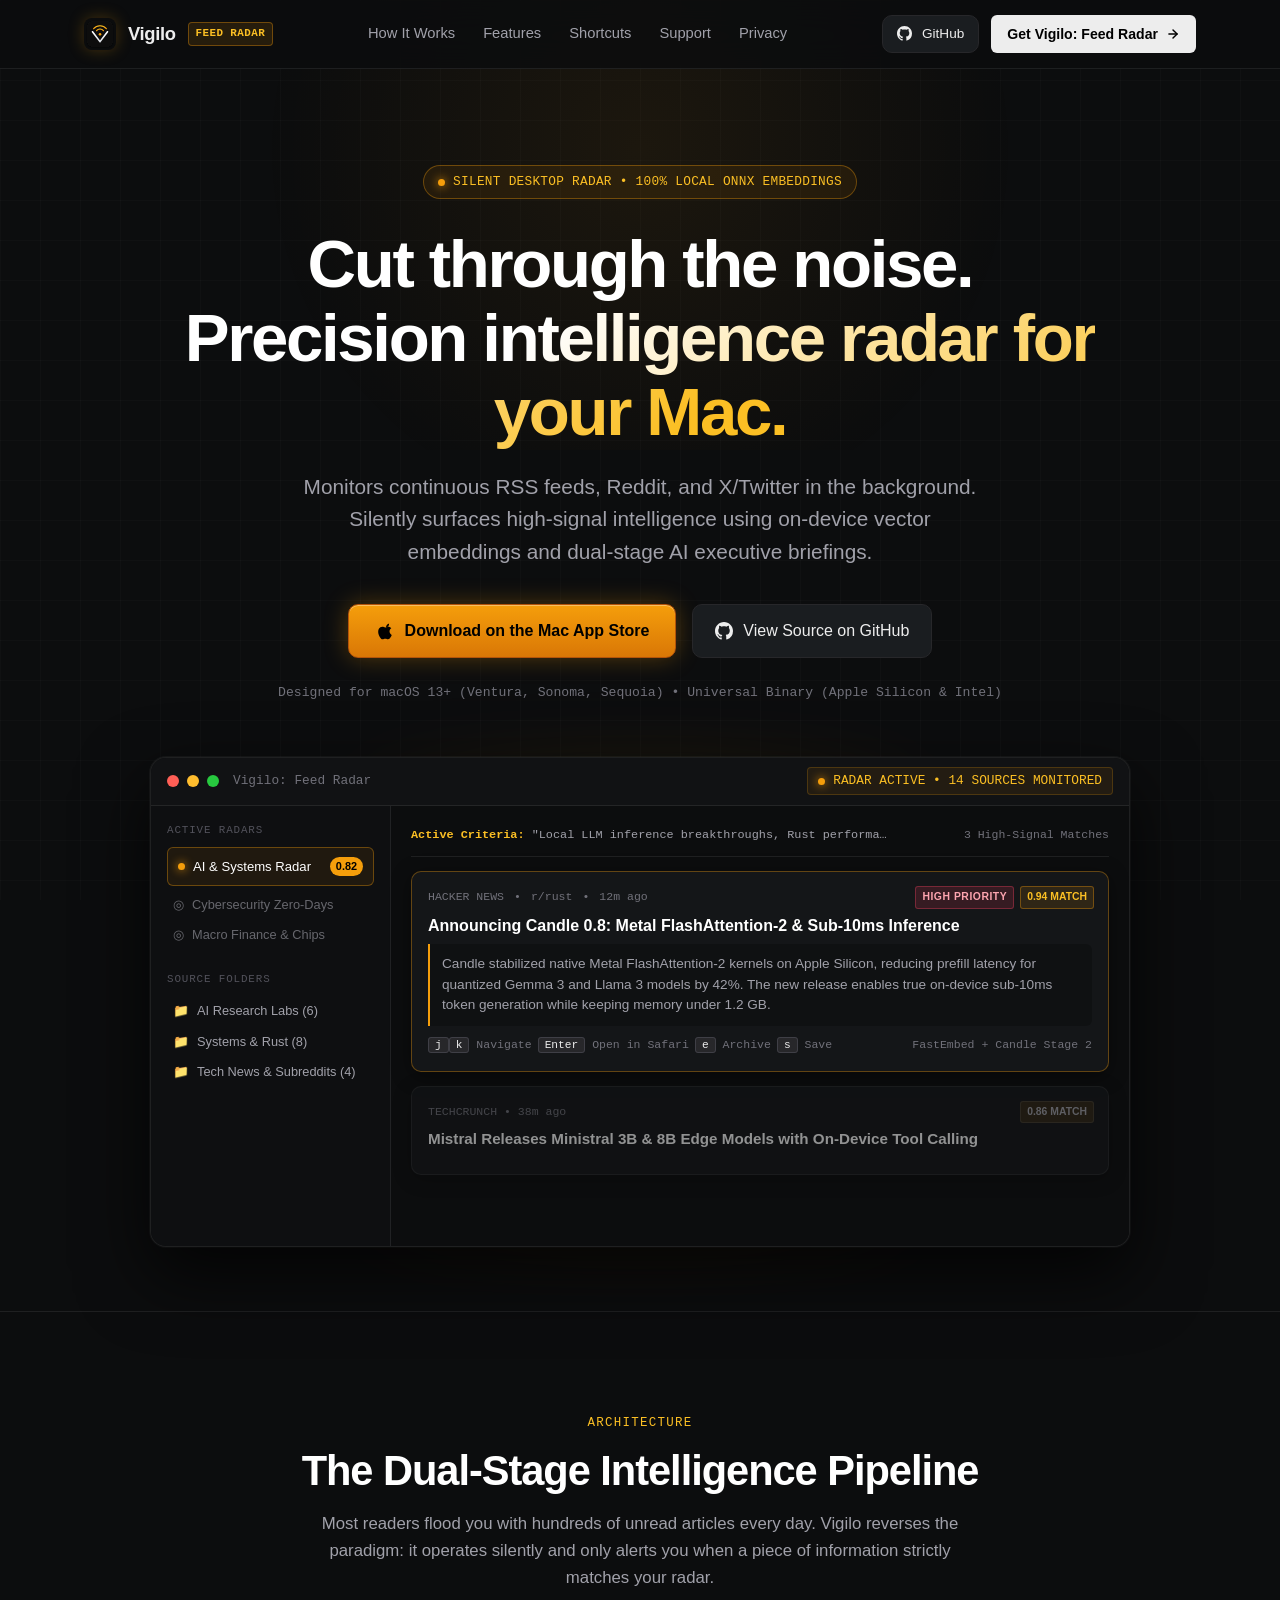
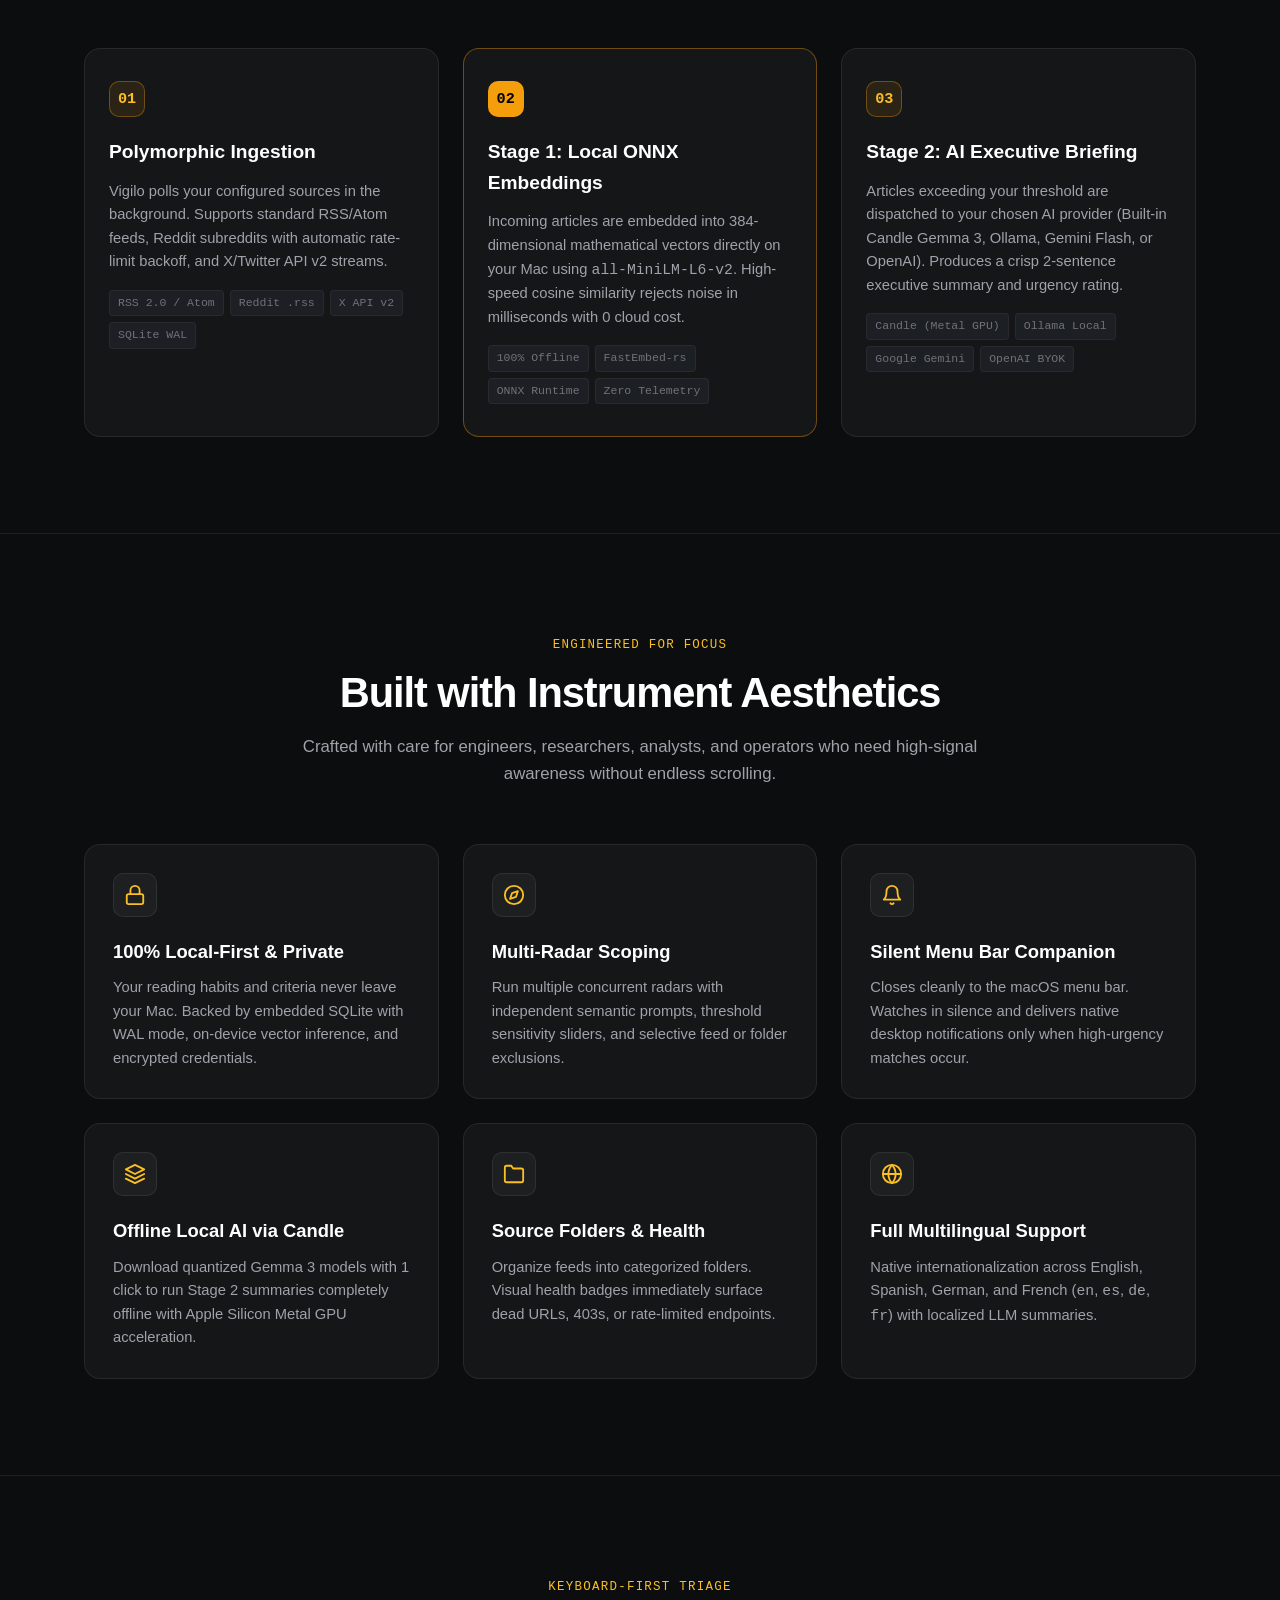
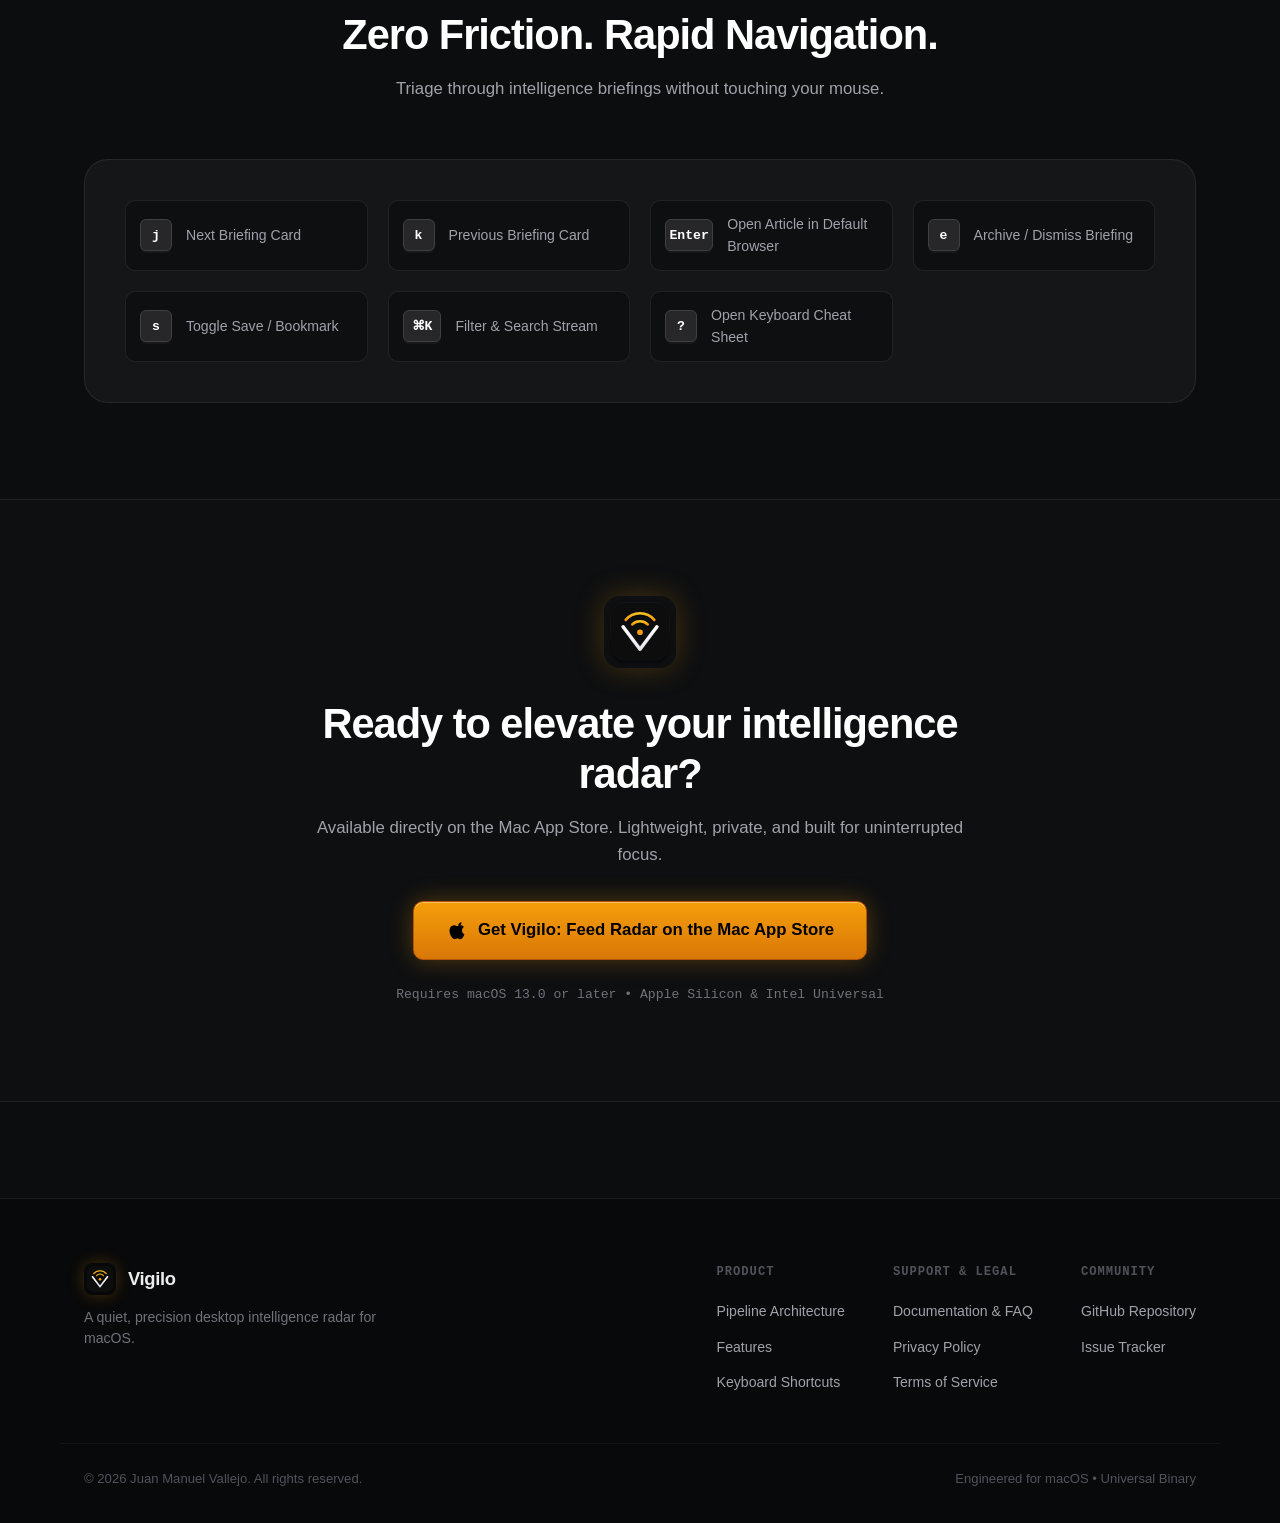
==== index.html @ 22026ee7 "feat: initialize public website, documentation, and issue tracker" ====
<!DOCTYPE html>
<html lang="en">
<head>
  <meta charset="UTF-8">
  <meta name="viewport" content="width=device-width, initial-scale=1.0">
  <title>Vigilo: Feed Radar — Quiet Desktop Intelligence for macOS</title>
  <meta name="description" content="A quiet, precision desktop intelligence radar for macOS. Monitors RSS feeds, Reddit, and X/Twitter in the background and silently surfaces high-signal intelligence via local ONNX vector embeddings and dual-stage AI briefings.">
  <meta name="keywords" content="Vigilo, Vigilo Feed Radar, RSS reader, AI feed reader, macOS app, local LLM, vector embeddings, ONNX, Candle, Apple Silicon, fastembed, Reddit RSS">
  
  <!-- Open Graph / Facebook -->
  <meta property="og:type" content="website">
  <meta property="og:title" content="Vigilo: Feed Radar — Desktop Intelligence for macOS">
  <meta property="og:description" content="Quiet, local-first intelligence radar. Background RSS, Reddit, and X monitoring with on-device ONNX vector embeddings and dual-stage AI briefings.">
  <meta property="og:image" content="assets/vigilo-icon-256.png">

  <!-- Twitter -->
  <meta name="twitter:card" content="summary">
  <meta name="twitter:title" content="Vigilo: Feed Radar — Desktop Intelligence for macOS">
  <meta name="twitter:description" content="Quiet, local-first intelligence radar. Background RSS, Reddit, and X monitoring with on-device ONNX vector embeddings and dual-stage AI briefings.">
  <meta name="twitter:image" content="assets/vigilo-icon-256.png">

  <link rel="icon" type="image/svg+xml" href="assets/favicon.svg">
  <link rel="apple-touch-icon" href="assets/vigilo-icon-256.png">
  <link rel="stylesheet" href="styles.css">
</head>
<body>
  <div class="bg-grid"></div>
  <div class="radar-glow-radial"></div>

  <!-- Top Navigation -->
  <header class="navbar">
    <div class="container nav-inner">
      <a href="index.html" class="brand">
        <img src="assets/vigilo-icon.svg" alt="Vigilo Logo" class="brand-icon">
        <span>Vigilo</span>
        <span class="brand-badge">Feed Radar</span>
      </a>
      <nav class="nav-links">
        <a href="#pipeline">How It Works</a>
        <a href="#features">Features</a>
        <a href="#shortcuts">Shortcuts</a>
        <a href="support.html">Support</a>
        <a href="privacy.html">Privacy</a>
      </nav>
      <div style="display: flex; align-items: center; gap: 12px;">
        <a href="https://github.com/jmvallejo/vigilo-app" target="_blank" rel="noopener noreferrer" class="btn-secondary" style="padding: 7px 14px; font-size: 0.85rem;">
          <svg width="15" height="15" viewBox="0 0 24 24" fill="currentColor">
            <path d="M12 0C5.37 0 0 5.37 0 12c0 5.31 3.435 9.795 8.205 11.385.6.105.825-.255.825-.57 0-.285-.015-1.23-.015-2.235-3.015.555-3.795-.735-4.035-1.41-.135-.345-.72-1.41-1.23-1.695-.42-.225-1.02-.78-.015-.795.945-.015 1.62.87 1.845 1.23 1.08 1.815 2.805 1.305 3.495.99.105-.78.42-1.305.765-1.605-2.67-.3-5.46-1.335-5.46-5.925 0-1.305.465-2.385 1.23-3.225-.12-.3-.54-1.53.12-3.18 0 0 1.005-.315 3.3 1.23.96-.27 1.98-.405 3-.405s2.04.135 3 .405c2.295-1.56 3.3-1.23 3.3-1.23.66 1.65.24 2.88.12 3.18.765.84 1.23 1.905 1.23 3.225 0 4.605-2.805 5.625-5.475 5.925.435.375.81 1.095.81 2.22 0 1.605-.015 2.895-.015 3.3 0 .315.225.69.825.57A12.02 12.02 0 0024 12c0-6.63-5.37-12-12-12z"/>
          </svg>
          <span>GitHub</span>
        </a>
        <a href="#download" class="nav-cta">
          <span>Get Vigilo: Feed Radar</span>
          <svg width="14" height="14" viewBox="0 0 24 24" fill="none" stroke="currentColor" stroke-width="2.5" stroke-linecap="round" stroke-linejoin="round">
            <line x1="5" y1="12" x2="19" y2="12"></line>
            <polyline points="12 5 19 12 12 19"></polyline>
          </svg>
        </a>
      </div>
    </div>
  </header>

  <!-- Hero Section -->
  <section class="hero container">
    <div class="pill-status">
      <span class="beacon-dot"></span>
      <span>SILENT DESKTOP RADAR • 100% LOCAL ONNX EMBEDDINGS</span>
    </div>

    <h1>
      Cut through the noise.<br>
      <span class="gradient">Precision intelligence radar for your Mac.</span>
    </h1>

    <p class="lead">
      Monitors continuous RSS feeds, Reddit, and X/Twitter in the background. Silently surfaces high-signal intelligence using on-device vector embeddings and dual-stage AI executive briefings.
    </p>

    <div class="hero-actions" id="download">
      <a href="https://apps.apple.com/app/vigilo" target="_blank" rel="noopener noreferrer" class="btn-primary">
        <svg width="20" height="20" viewBox="0 0 24 24" fill="currentColor">
          <path d="M18.71 19.5c-.83 1.24-1.71 2.45-3.05 2.47-1.34.03-1.77-.79-3.29-.79-1.53 0-2 .77-3.27.82-1.31.05-2.3-1.32-3.14-2.53C4.25 17 2.94 12.45 4.7 9.39c.87-1.52 2.43-2.48 4.12-2.51 1.28-.02 2.5.87 3.29.87.78 0 2.26-1.07 3.81-.91.65.03 2.47.26 3.64 1.98-.09.06-2.17 1.28-2.15 3.81.03 3.02 2.65 4.03 2.68 4.04-.03.07-.42 1.44-1.38 2.83M15.97 6.37c.63-.77 1.06-1.85.94-2.93-.91.04-2.02.61-2.67 1.38-.58.67-1.09 1.76-.95 2.81 1.02.08 2.05-.49 2.68-1.26z"/>
        </svg>
        <span>Download on the Mac App Store</span>
      </a>
      <a href="https://github.com/jmvallejo/vigilo-app" target="_blank" rel="noopener noreferrer" class="btn-secondary">
        <svg width="18" height="18" viewBox="0 0 24 24" fill="currentColor">
          <path d="M12 0C5.37 0 0 5.37 0 12c0 5.31 3.435 9.795 8.205 11.385.6.105.825-.255.825-.57 0-.285-.015-1.23-.015-2.235-3.015.555-3.795-.735-4.035-1.41-.135-.345-.72-1.41-1.23-1.695-.42-.225-1.02-.78-.015-.795.945-.015 1.62.87 1.845 1.23 1.08 1.815 2.805 1.305 3.495.99.105-.78.42-1.305.765-1.605-2.67-.3-5.46-1.335-5.46-5.925 0-1.305.465-2.385 1.23-3.225-.12-.3-.54-1.53.12-3.18 0 0 1.005-.315 3.3 1.23.96-.27 1.98-.405 3-.405s2.04.135 3 .405c2.295-1.56 3.3-1.23 3.3-1.23.66 1.65.24 2.88.12 3.18.765.84 1.23 1.905 1.23 3.225 0 4.605-2.805 5.625-5.475 5.925.435.375.81 1.095.81 2.22 0 1.605-.015 2.895-.015 3.3 0 .315.225.69.825.57A12.02 12.02 0 0024 12c0-6.63-5.37-12-12-12z"/>
        </svg>
        <span>View Source on GitHub</span>
      </a>
    </div>

    <div class="hero-spec-pill">
      Designed for macOS 13+ (Ventura, Sonoma, Sequoia) • Universal Binary (Apple Silicon & Intel)
    </div>

    <!-- Live Window Mockup -->
    <div class="mockup-wrapper">
      <div class="mockup-glow"></div>
      <div class="mockup-window">
        <!-- Window Chrome -->
        <div class="mockup-header">
          <div class="traffic-lights">
            <span class="traffic-light tl-red"></span>
            <span class="traffic-light tl-yellow"></span>
            <span class="traffic-light tl-green"></span>
          </div>
          <div class="mockup-titlebar">
            <span>Vigilo: Feed Radar</span>
            <div class="mockup-radar-status">
              <span class="beacon-dot"></span>
              <span>RADAR ACTIVE • 14 SOURCES MONITORED</span>
            </div>
          </div>
        </div>

        <!-- Window Body -->
        <div class="mockup-body">
          <!-- Sidebar -->
          <div class="mockup-sidebar">
            <div>
              <div class="mockup-side-group-title">Active Radars</div>
              <div class="mockup-radar-item">
                <div style="display: flex; align-items: center; gap: 8px;">
                  <span class="beacon-dot"></span>
                  <span>AI & Systems Radar</span>
                </div>
                <span class="mockup-radar-badge">0.82</span>
              </div>
              <div class="mockup-folder-item" style="margin-top: 4px; opacity: 0.6;">
                <span>◎</span>
                <span>Cybersecurity Zero-Days</span>
              </div>
              <div class="mockup-folder-item" style="opacity: 0.6;">
                <span>◎</span>
                <span>Macro Finance & Chips</span>
              </div>
            </div>

            <div>
              <div class="mockup-side-group-title">Source Folders</div>
              <div class="mockup-folder-item">
                <span>📁</span>
                <span>AI Research Labs (6)</span>
              </div>
              <div class="mockup-folder-item">
                <span>📁</span>
                <span>Systems & Rust (8)</span>
              </div>
              <div class="mockup-folder-item">
                <span>📁</span>
                <span>Tech News & Subreddits (4)</span>
              </div>
            </div>
          </div>

          <!-- Matched Stream -->
          <div class="mockup-stream">
            <div class="mockup-stream-header">
              <div class="mockup-prompt-indicator">
                <strong>Active Criteria:</strong> "Local LLM inference breakthroughs, Rust performance optimizations, and Apple Silicon Metal acceleration"
              </div>
              <div style="font-size: 0.72rem; font-family: var(--font-mono); color: var(--text-muted);">
                3 High-Signal Matches
              </div>
            </div>

            <!-- Sample Highlighted Briefing Card -->
            <div class="briefing-card-mock">
              <div class="briefing-card-selected-tag">
                <span class="badge-urgency">HIGH PRIORITY</span>
                <span class="badge-score">0.94 MATCH</span>
              </div>

              <div class="briefing-meta">
                <span>HACKER NEWS</span>
                <span>•</span>
                <span>r/rust</span>
                <span>•</span>
                <span>12m ago</span>
              </div>

              <h3>Announcing Candle 0.8: Metal FlashAttention-2 & Sub-10ms Inference</h3>

              <p class="briefing-summary">
                Candle stabilized native Metal FlashAttention-2 kernels on Apple Silicon, reducing prefill latency for quantized Gemma 3 and Llama 3 models by 42%. The new release enables true on-device sub-10ms token generation while keeping memory under 1.2 GB.
              </p>

              <div class="briefing-card-actions">
                <div class="kbd-shortcut-pills">
                  <span><kbd>j</kbd><kbd>k</kbd> Navigate</span>
                  <span><kbd>Enter</kbd> Open in Safari</span>
                  <span><kbd>e</kbd> Archive</span>
                  <span><kbd>s</kbd> Save</span>
                </div>
                <span>FastEmbed + Candle Stage 2</span>
              </div>
            </div>

            <!-- Second Subtle Card -->
            <div class="briefing-card-mock" style="opacity: 0.55; border-color: var(--border-subtle);">
              <div class="briefing-card-selected-tag">
                <span class="badge-score" style="border-color: rgba(255,255,255,0.1); color: var(--text-secondary);">0.86 MATCH</span>
              </div>
              <div class="briefing-meta">
                <span>TECHCRUNCH • 38m ago</span>
              </div>
              <h3 style="font-size: 0.95rem;">Mistral Releases Ministral 3B & 8B Edge Models with On-Device Tool Calling</h3>
            </div>
          </div>
        </div>
      </div>
    </div>
  </section>

  <!-- How It Works / Pipeline Section -->
  <section class="section" id="pipeline">
    <div class="container">
      <div class="section-head">
        <span class="section-eyebrow">Architecture</span>
        <h2 class="section-title">The Dual-Stage Intelligence Pipeline</h2>
        <p class="section-desc">
          Most readers flood you with hundreds of unread articles every day. Vigilo reverses the paradigm: it operates silently and only alerts you when a piece of information strictly matches your radar.
        </p>
      </div>

      <div class="pipeline-grid">
        <div class="pipeline-card">
          <div class="pipeline-step-badge">01</div>
          <h3>Polymorphic Ingestion</h3>
          <p>
            Vigilo polls your configured sources in the background. Supports standard RSS/Atom feeds, Reddit subreddits with automatic rate-limit backoff, and X/Twitter API v2 streams.
          </p>
          <div class="pipeline-tags">
            <span class="pipeline-tag">RSS 2.0 / Atom</span>
            <span class="pipeline-tag">Reddit .rss</span>
            <span class="pipeline-tag">X API v2</span>
            <span class="pipeline-tag">SQLite WAL</span>
          </div>
        </div>

        <div class="pipeline-card" style="border-color: rgba(245, 158, 11, 0.4);">
          <div class="pipeline-step-badge" style="background: var(--amber); color: #000;">02</div>
          <h3>Stage 1: Local ONNX Embeddings</h3>
          <p>
            Incoming articles are embedded into 384-dimensional mathematical vectors directly on your Mac using <code>all-MiniLM-L6-v2</code>. High-speed cosine similarity rejects noise in milliseconds with 0 cloud cost.
          </p>
          <div class="pipeline-tags">
            <span class="pipeline-tag">100% Offline</span>
            <span class="pipeline-tag">FastEmbed-rs</span>
            <span class="pipeline-tag">ONNX Runtime</span>
            <span class="pipeline-tag">Zero Telemetry</span>
          </div>
        </div>

        <div class="pipeline-card">
          <div class="pipeline-step-badge">03</div>
          <h3>Stage 2: AI Executive Briefing</h3>
          <p>
            Articles exceeding your threshold are dispatched to your chosen AI provider (Built-in Candle Gemma 3, Ollama, Gemini Flash, or OpenAI). Produces a crisp 2-sentence executive summary and urgency rating.
          </p>
          <div class="pipeline-tags">
            <span class="pipeline-tag">Candle (Metal GPU)</span>
            <span class="pipeline-tag">Ollama Local</span>
            <span class="pipeline-tag">Google Gemini</span>
            <span class="pipeline-tag">OpenAI BYOK</span>
          </div>
        </div>
      </div>
    </div>
  </section>

  <!-- Key Features Grid -->
  <section class="section" id="features">
    <div class="container">
      <div class="section-head">
        <span class="section-eyebrow">Engineered For Focus</span>
        <h2 class="section-title">Built with Instrument Aesthetics</h2>
        <p class="section-desc">
          Crafted with care for engineers, researchers, analysts, and operators who need high-signal awareness without endless scrolling.
        </p>
      </div>

      <div class="features-grid">
        <div class="feature-box">
          <div class="feature-icon-wrapper">
            <svg width="22" height="22" viewBox="0 0 24 24" fill="none" stroke="currentColor" stroke-width="2" stroke-linecap="round" stroke-linejoin="round">
              <rect x="3" y="11" width="18" height="11" rx="2" ry="2"></rect>
              <path d="M7 11V7a5 5 0 0 1 10 0v4"></path>
            </svg>
          </div>
          <h3>100% Local-First & Private</h3>
          <p>
            Your reading habits and criteria never leave your Mac. Backed by embedded SQLite with WAL mode, on-device vector inference, and encrypted credentials.
          </p>
        </div>

        <div class="feature-box">
          <div class="feature-icon-wrapper">
            <svg width="22" height="22" viewBox="0 0 24 24" fill="none" stroke="currentColor" stroke-width="2" stroke-linecap="round" stroke-linejoin="round">
              <circle cx="12" cy="12" r="10"></circle>
              <polygon points="16.24 7.76 14.12 14.12 7.76 16.24 9.88 9.88 16.24 7.76"></polygon>
            </svg>
          </div>
          <h3>Multi-Radar Scoping</h3>
          <p>
            Run multiple concurrent radars with independent semantic prompts, threshold sensitivity sliders, and selective feed or folder exclusions.
          </p>
        </div>

        <div class="feature-box">
          <div class="feature-icon-wrapper">
            <svg width="22" height="22" viewBox="0 0 24 24" fill="none" stroke="currentColor" stroke-width="2" stroke-linecap="round" stroke-linejoin="round">
              <path d="M18 8A6 6 0 0 0 6 8c0 7-3 9-3 9h18s-3-2-3-9"></path>
              <path d="M13.73 21a2 2 0 0 1-3.46 0"></path>
            </svg>
          </div>
          <h3>Silent Menu Bar Companion</h3>
          <p>
            Closes cleanly to the macOS menu bar. Watches in silence and delivers native desktop notifications only when high-urgency matches occur.
          </p>
        </div>

        <div class="feature-box">
          <div class="feature-icon-wrapper">
            <svg width="22" height="22" viewBox="0 0 24 24" fill="none" stroke="currentColor" stroke-width="2" stroke-linecap="round" stroke-linejoin="round">
              <polygon points="12 2 2 7 12 12 22 7 12 2"></polygon>
              <polyline points="2 17 12 22 22 17"></polyline>
              <polyline points="2 12 12 17 22 12"></polyline>
            </svg>
          </div>
          <h3>Offline Local AI via Candle</h3>
          <p>
            Download quantized Gemma 3 models with 1 click to run Stage 2 summaries completely offline with Apple Silicon Metal GPU acceleration.
          </p>
        </div>

        <div class="feature-box">
          <div class="feature-icon-wrapper">
            <svg width="22" height="22" viewBox="0 0 24 24" fill="none" stroke="currentColor" stroke-width="2" stroke-linecap="round" stroke-linejoin="round">
              <path d="M22 19a2 2 0 0 1-2 2H4a2 2 0 0 1-2-2V5a2 2 0 0 1 2-2h5l2 3h9a2 2 0 0 1 2 2z"></path>
            </svg>
          </div>
          <h3>Source Folders & Health</h3>
          <p>
            Organize feeds into categorized folders. Visual health badges immediately surface dead URLs, 403s, or rate-limited endpoints.
          </p>
        </div>

        <div class="feature-box">
          <div class="feature-icon-wrapper">
            <svg width="22" height="22" viewBox="0 0 24 24" fill="none" stroke="currentColor" stroke-width="2" stroke-linecap="round" stroke-linejoin="round">
              <circle cx="12" cy="12" r="10"></circle>
              <line x1="2" y1="12" x2="22" y2="12"></line>
              <path d="M12 2a15.3 15.3 0 0 1 4 10 15.3 15.3 0 0 1-4 10 15.3 15.3 0 0 1-4-10 15.3 15.3 0 0 1 4-10z"></path>
            </svg>
          </div>
          <h3>Full Multilingual Support</h3>
          <p>
            Native internationalization across English, Spanish, German, and French (<code>en</code>, <code>es</code>, <code>de</code>, <code>fr</code>) with localized LLM summaries.
          </p>
        </div>
      </div>
    </div>
  </section>

  <!-- Keyboard Shortcuts Section -->
  <section class="section" id="shortcuts">
    <div class="container">
      <div class="section-head">
        <span class="section-eyebrow">Keyboard-First Triage</span>
        <h2 class="section-title">Zero Friction. Rapid Navigation.</h2>
        <p class="section-desc">
          Triage through intelligence briefings without touching your mouse.
        </p>
      </div>

      <div class="keyboard-showcase">
        <div class="kbd-item">
          <kbd>j</kbd>
          <span class="kbd-item-text">Next Briefing Card</span>
        </div>
        <div class="kbd-item">
          <kbd>k</kbd>
          <span class="kbd-item-text">Previous Briefing Card</span>
        </div>
        <div class="kbd-item">
          <kbd>Enter</kbd>
          <span class="kbd-item-text">Open Article in Default Browser</span>
        </div>
        <div class="kbd-item">
          <kbd>e</kbd>
          <span class="kbd-item-text">Archive / Dismiss Briefing</span>
        </div>
        <div class="kbd-item">
          <kbd>s</kbd>
          <span class="kbd-item-text">Toggle Save / Bookmark</span>
        </div>
        <div class="kbd-item">
          <kbd>⌘K</kbd>
          <span class="kbd-item-text">Filter & Search Stream</span>
        </div>
        <div class="kbd-item">
          <kbd>?</kbd>
          <span class="kbd-item-text">Open Keyboard Cheat Sheet</span>
        </div>
      </div>
    </div>
  </section>

  <!-- Technical Spec & Download CTA -->
  <section class="section" style="background: #0E0F11; border-bottom: 1px solid var(--border-subtle);">
    <div class="container" style="text-align: center; max-width: 720px;">
      <img src="assets/vigilo-icon.svg" alt="Vigilo App Icon" style="width: 72px; height: 72px; margin-bottom: 24px; border-radius: 16px; box-shadow: 0 0 30px rgba(245, 158, 11, 0.25);">
      <h2 class="section-title" style="margin-bottom: 16px;">Ready to elevate your intelligence radar?</h2>
      <p class="section-desc" style="margin-bottom: 32px;">
        Available directly on the Mac App Store. Lightweight, private, and built for uninterrupted focus.
      </p>

      <div class="hero-actions" style="margin-bottom: 24px;">
        <a href="https://apps.apple.com/app/vigilo" target="_blank" rel="noopener noreferrer" class="btn-primary" style="padding: 15px 32px; font-size: 1.05rem;">
          <svg width="22" height="22" viewBox="0 0 24 24" fill="currentColor">
            <path d="M18.71 19.5c-.83 1.24-1.71 2.45-3.05 2.47-1.34.03-1.77-.79-3.29-.79-1.53 0-2 .77-3.27.82-1.31.05-2.3-1.32-3.14-2.53C4.25 17 2.94 12.45 4.7 9.39c.87-1.52 2.43-2.48 4.12-2.51 1.28-.02 2.5.87 3.29.87.78 0 2.26-1.07 3.81-.91.65.03 2.47.26 3.64 1.98-.09.06-2.17 1.28-2.15 3.81.03 3.02 2.65 4.03 2.68 4.04-.03.07-.42 1.44-1.38 2.83M15.97 6.37c.63-.77 1.06-1.85.94-2.93-.91.04-2.02.61-2.67 1.38-.58.67-1.09 1.76-.95 2.81 1.02.08 2.05-.49 2.68-1.26z"/>
          </svg>
          <span>Get Vigilo: Feed Radar on the Mac App Store</span>
        </a>
      </div>

      <div class="hero-spec-pill">
        Requires macOS 13.0 or later • Apple Silicon & Intel Universal
      </div>
    </div>
  </section>

  <!-- Footer -->
  <footer class="footer">
    <div class="container footer-inner">
      <div class="footer-brand">
        <a href="index.html" class="brand">
          <img src="assets/vigilo-icon.svg" alt="Vigilo Logo" class="brand-icon">
          <span>Vigilo</span>
        </a>
        <p>A quiet, precision desktop intelligence radar for macOS.</p>
      </div>
      <div class="footer-links-group">
        <div class="footer-col">
          <h4>Product</h4>
          <ul>
            <li><a href="#pipeline">Pipeline Architecture</a></li>
            <li><a href="#features">Features</a></li>
            <li><a href="#shortcuts">Keyboard Shortcuts</a></li>
          </ul>
        </div>
        <div class="footer-col">
          <h4>Support & Legal</h4>
          <ul>
            <li><a href="support.html">Documentation & FAQ</a></li>
            <li><a href="privacy.html">Privacy Policy</a></li>
            <li><a href="terms.html">Terms of Service</a></li>
          </ul>
        </div>
        <div class="footer-col">
          <h4>Community</h4>
          <ul>
            <li><a href="https://github.com/jmvallejo/vigilo-app" target="_blank" rel="noopener noreferrer">GitHub Repository</a></li>
            <li><a href="https://github.com/jmvallejo/vigilo-app/issues" target="_blank" rel="noopener noreferrer">Issue Tracker</a></li>
          </ul>
        </div>
      </div>
    </div>
    <div class="container footer-bottom">
      <span>© 2026 Juan Manuel Vallejo. All rights reserved.</span>
      <span>Engineered for macOS • Universal Binary</span>
    </div>
  </footer>
</body>
</html>
---- styles.css ----
:root {
  --bg: #0C0D0E;
  --bg-elevated: #141618;
  --bg-surface: #1A1D20;
  --bg-hover: #22262B;
  --border: #27272A;
  --border-subtle: rgba(255, 255, 255, 0.08);
  --border-amber: rgba(245, 158, 11, 0.35);

  --amber: #F59E0B;
  --amber-light: #FBBF24;
  --amber-dark: #D97706;
  --amber-glow: rgba(245, 158, 11, 0.15);

  --emerald: #10B981;
  --emerald-glow: rgba(16, 185, 129, 0.15);
  --rose: #F43F5E;
  --rose-glow: rgba(244, 63, 94, 0.15);
  --blue: #3B82F6;

  --text-primary: #EDEDED;
  --text-secondary: #A1A1AA;
  --text-muted: #71717A;
  --text-dim: #52525B;

  --font-sans: -apple-system, BlinkMacSystemFont, "SF Pro Display", "SF Pro Text", "Segoe UI", Roboto, "Inter", sans-serif;
  --font-mono: ui-monospace, "SF Mono", "Menlo", "Monaco", "Cascadia Code", monospace;

  --max-w: 1160px;
  --radius-sm: 6px;
  --radius-md: 10px;
  --radius-lg: 16px;
  --radius-xl: 24px;
}

*, *::before, *::after {
  box-sizing: border-box;
  margin: 0;
  padding: 0;
}

html {
  scroll-behavior: smooth;
  color-scheme: dark;
  background-color: var(--bg);
}

body {
  font-family: var(--font-sans);
  background-color: var(--bg);
  color: var(--text-primary);
  line-height: 1.6;
  -webkit-font-smoothing: antialiased;
  -moz-osx-font-smoothing: grayscale;
  overflow-x: hidden;
}

/* Background Atmosphere */
.bg-grid {
  position: fixed;
  inset: 0;
  background-image: 
    linear-gradient(to right, rgba(255, 255, 255, 0.02) 1px, transparent 1px),
    linear-gradient(to bottom, rgba(255, 255, 255, 0.02) 1px, transparent 1px);
  background-size: 40px 40px;
  pointer-events: none;
  z-index: 0;
}

.radar-glow-radial {
  position: fixed;
  top: -150px;
  left: 50%;
  transform: translateX(-50%);
  width: 900px;
  height: 600px;
  background: radial-gradient(circle, rgba(245, 158, 11, 0.07) 0%, rgba(12, 13, 14, 0) 70%);
  pointer-events: none;
  z-index: 0;
}

/* Layout Containers */
.container {
  width: 100%;
  max-width: var(--max-w);
  margin: 0 auto;
  padding: 0 24px;
  position: relative;
  z-index: 1;
}

.container-narrow {
  max-width: 840px;
}

/* Top Navigation */
.navbar {
  position: sticky;
  top: 0;
  z-index: 50;
  background: rgba(12, 13, 14, 0.82);
  backdrop-filter: blur(16px);
  -webkit-backdrop-filter: blur(16px);
  border-bottom: 1px solid var(--border-subtle);
}

.navbar .nav-inner {
  display: flex;
  align-items: center;
  justify-content: space-between;
  height: 68px;
}

.brand {
  display: flex;
  align-items: center;
  gap: 12px;
  text-decoration: none;
  color: var(--text-primary);
  font-weight: 600;
  font-size: 1.15rem;
  letter-spacing: -0.02em;
}

.brand-icon {
  width: 32px;
  height: 32px;
  border-radius: 8px;
  box-shadow: 0 0 16px rgba(245, 158, 11, 0.25);
  display: block;
}

.brand-badge {
  font-size: 0.68rem;
  font-family: var(--font-mono);
  text-transform: uppercase;
  background: rgba(245, 158, 11, 0.12);
  color: var(--amber-light);
  border: 1px solid var(--border-amber);
  padding: 2px 7px;
  border-radius: 4px;
  letter-spacing: 0.04em;
}

.nav-links {
  display: flex;
  align-items: center;
  gap: 28px;
}

.nav-links a {
  color: var(--text-secondary);
  text-decoration: none;
  font-size: 0.92rem;
  font-weight: 500;
  transition: color 0.15s ease;
}

.nav-links a:hover,
.nav-links a.active {
  color: var(--text-primary);
}

.nav-cta {
  display: inline-flex;
  align-items: center;
  gap: 8px;
  background: var(--text-primary);
  color: #000;
  padding: 8px 16px;
  border-radius: var(--radius-sm);
  font-size: 0.88rem;
  font-weight: 600;
  text-decoration: none;
  transition: transform 0.15s ease, background-color 0.15s ease;
}

.nav-cta:hover {
  background: #FFF;
  transform: translateY(-1px);
}

/* Hero Section */
.hero {
  padding: 96px 0 64px;
  text-align: center;
}

.pill-status {
  display: inline-flex;
  align-items: center;
  gap: 8px;
  padding: 6px 14px;
  background: rgba(245, 158, 11, 0.08);
  border: 1px solid var(--border-amber);
  border-radius: 100px;
  font-size: 0.8rem;
  font-family: var(--font-mono);
  color: var(--amber-light);
  margin-bottom: 28px;
  letter-spacing: 0.02em;
}

.beacon-dot {
  width: 7px;
  height: 7px;
  border-radius: 50%;
  background: var(--amber);
  box-shadow: 0 0 10px var(--amber);
  animation: pulse-beacon 2s infinite ease-in-out;
}

@keyframes pulse-beacon {
  0%, 100% { opacity: 1; transform: scale(1); }
  50% { opacity: 0.4; transform: scale(0.85); }
}

.hero h1 {
  font-size: clamp(2.4rem, 5.5vw, 4.2rem);
  font-weight: 700;
  line-height: 1.1;
  letter-spacing: -0.035em;
  color: #FFF;
  margin-bottom: 22px;
  max-width: 920px;
  margin-left: auto;
  margin-right: auto;
}

.hero h1 span.gradient {
  background: linear-gradient(135deg, #FFFFFF 30%, var(--amber-light) 90%);
  -webkit-background-clip: text;
  -webkit-text-fill-color: transparent;
}

.hero p.lead {
  font-size: clamp(1.05rem, 2vw, 1.3rem);
  color: var(--text-secondary);
  line-height: 1.55;
  max-width: 680px;
  margin: 0 auto 36px;
  font-weight: 400;
}

.hero-actions {
  display: flex;
  align-items: center;
  justify-content: center;
  gap: 16px;
  flex-wrap: wrap;
  margin-bottom: 24px;
}

.btn-primary {
  display: inline-flex;
  align-items: center;
  gap: 10px;
  background: linear-gradient(180deg, #F59E0B 0%, #D97706 100%);
  color: #000;
  font-weight: 600;
  padding: 13px 26px;
  border-radius: var(--radius-md);
  text-decoration: none;
  font-size: 1rem;
  box-shadow: 0 0 24px rgba(245, 158, 11, 0.3), inset 0 1px 0 rgba(255, 255, 255, 0.35);
  transition: transform 0.15s ease, box-shadow 0.15s ease;
  border: 1px solid #B45309;
}

.btn-primary:hover {
  transform: translateY(-2px);
  box-shadow: 0 0 32px rgba(245, 158, 11, 0.45);
}

.btn-secondary {
  display: inline-flex;
  align-items: center;
  gap: 10px;
  background: var(--bg-surface);
  color: var(--text-primary);
  font-weight: 500;
  padding: 13px 22px;
  border-radius: var(--radius-md);
  text-decoration: none;
  font-size: 1rem;
  border: 1px solid var(--border);
  transition: background-color 0.15s ease, border-color 0.15s ease;
}

.btn-secondary:hover {
  background: var(--bg-hover);
  border-color: var(--border-highlight);
}

.hero-spec-pill {
  font-size: 0.82rem;
  color: var(--text-muted);
  font-family: var(--font-mono);
}

/* App Window Mockup */
.mockup-wrapper {
  margin: 54px auto 0;
  max-width: 980px;
  position: relative;
}

.mockup-glow {
  position: absolute;
  inset: -20px;
  background: radial-gradient(circle at center, rgba(245, 158, 11, 0.12) 0%, transparent 70%);
  filter: blur(28px);
  z-index: 0;
}

.mockup-window {
  position: relative;
  z-index: 1;
  background: var(--bg);
  border: 1px solid var(--border-subtle);
  border-radius: var(--radius-lg);
  box-shadow: 0 28px 70px rgba(0, 0, 0, 0.75), 0 0 0 1px rgba(255, 255, 255, 0.05);
  overflow: hidden;
  text-align: left;
}

.mockup-header {
  height: 48px;
  background: #111214;
  border-bottom: 1px solid var(--border-subtle);
  display: flex;
  align-items: center;
  padding: 0 16px;
  gap: 14px;
}

.traffic-lights {
  display: flex;
  gap: 8px;
}

.traffic-light {
  width: 12px;
  height: 12px;
  border-radius: 50%;
}

.tl-red { background: #FF5F56; }
.tl-yellow { background: #FFBD2E; }
.tl-green { background: #27C93F; }

.mockup-titlebar {
  flex: 1;
  display: flex;
  align-items: center;
  justify-content: space-between;
  font-size: 0.8rem;
  font-family: var(--font-mono);
  color: var(--text-muted);
}

.mockup-radar-status {
  display: flex;
  align-items: center;
  gap: 8px;
  background: rgba(245, 158, 11, 0.08);
  border: 1px solid rgba(245, 158, 11, 0.2);
  padding: 3px 10px;
  border-radius: 4px;
  color: var(--amber-light);
}

.mockup-body {
  display: grid;
  grid-template-columns: 240px 1fr;
  min-height: 440px;
}

.mockup-sidebar {
  background: #0E0F11;
  border-right: 1px solid var(--border-subtle);
  padding: 16px;
  display: flex;
  flex-direction: column;
  gap: 20px;
}

.mockup-side-group-title {
  font-size: 0.68rem;
  font-family: var(--font-mono);
  text-transform: uppercase;
  color: var(--text-dim);
  letter-spacing: 0.08em;
  margin-bottom: 8px;
}

.mockup-radar-item {
  display: flex;
  align-items: center;
  justify-content: space-between;
  padding: 8px 10px;
  background: rgba(245, 158, 11, 0.08);
  border: 1px solid var(--border-amber);
  border-radius: var(--radius-sm);
  color: #FFF;
  font-size: 0.82rem;
  font-weight: 500;
}

.mockup-radar-badge {
  background: var(--amber);
  color: #000;
  font-size: 0.68rem;
  font-weight: 700;
  padding: 1px 6px;
  border-radius: 10px;
}

.mockup-folder-item {
  display: flex;
  align-items: center;
  gap: 8px;
  color: var(--text-secondary);
  font-size: 0.8rem;
  padding: 5px 6px;
}

.mockup-stream {
  background: var(--bg);
  padding: 20px;
  display: flex;
  flex-direction: column;
  gap: 14px;
}

.mockup-stream-header {
  display: flex;
  align-items: center;
  justify-content: space-between;
  border-bottom: 1px solid var(--border-subtle);
  padding-bottom: 12px;
}

.mockup-prompt-indicator {
  font-family: var(--font-mono);
  font-size: 0.74rem;
  color: var(--text-secondary);
  max-width: 480px;
  overflow: hidden;
  text-overflow: ellipsis;
  white-space: nowrap;
}

.mockup-prompt-indicator strong {
  color: var(--amber-light);
}

.briefing-card-mock {
  background: var(--bg-elevated);
  border: 1px solid rgba(245, 158, 11, 0.35);
  border-radius: var(--radius-md);
  padding: 16px;
  box-shadow: 0 4px 20px rgba(0, 0, 0, 0.4);
  position: relative;
}

.briefing-card-selected-tag {
  position: absolute;
  top: 14px;
  right: 14px;
  display: flex;
  align-items: center;
  gap: 6px;
}

.briefing-meta {
  display: flex;
  align-items: center;
  gap: 10px;
  font-size: 0.72rem;
  font-family: var(--font-mono);
  color: var(--text-muted);
  margin-bottom: 8px;
}

.badge-urgency {
  background: rgba(244, 63, 94, 0.15);
  border: 1px solid rgba(244, 63, 94, 0.35);
  color: #FDA4AF;
  font-weight: 700;
  padding: 2px 6px;
  border-radius: 3px;
  font-size: 0.65rem;
  letter-spacing: 0.05em;
}

.badge-score {
  background: rgba(245, 158, 11, 0.12);
  border: 1px solid var(--border-amber);
  color: var(--amber-light);
  font-weight: 600;
  padding: 2px 6px;
  border-radius: 3px;
  font-size: 0.65rem;
}

.briefing-card-mock h3 {
  font-size: 1rem;
  color: #FFF;
  font-weight: 600;
  line-height: 1.35;
  margin-bottom: 8px;
}

.briefing-card-mock p.briefing-summary {
  font-size: 0.85rem;
  color: var(--text-secondary);
  line-height: 1.5;
  background: rgba(0, 0, 0, 0.25);
  padding: 10px 12px;
  border-left: 2px solid var(--amber);
  border-radius: 0 var(--radius-sm) var(--radius-sm) 0;
  margin-bottom: 10px;
}

.briefing-card-actions {
  display: flex;
  align-items: center;
  justify-content: space-between;
  font-size: 0.72rem;
  font-family: var(--font-mono);
  color: var(--text-muted);
}

.kbd-shortcut-pills {
  display: flex;
  gap: 6px;
}

.kbd-shortcut-pills kbd {
  background: #27272A;
  color: var(--text-primary);
  padding: 1px 6px;
  border-radius: 3px;
  border: 1px solid #3F3F46;
  font-size: 0.7rem;
}

/* Pipeline Architecture Section */
.section {
  padding: 96px 0;
  border-top: 1px solid var(--border-subtle);
}

.section-head {
  text-align: center;
  max-width: 680px;
  margin: 0 auto 56px;
}

.section-eyebrow {
  display: inline-block;
  font-size: 0.78rem;
  font-family: var(--font-mono);
  text-transform: uppercase;
  color: var(--amber-light);
  letter-spacing: 0.1em;
  margin-bottom: 12px;
}

.section-title {
  font-size: clamp(1.8rem, 3.5vw, 2.6rem);
  font-weight: 700;
  letter-spacing: -0.025em;
  color: #FFF;
  line-height: 1.2;
  margin-bottom: 16px;
}

.section-desc {
  font-size: 1.05rem;
  color: var(--text-secondary);
  line-height: 1.6;
}

/* Dual-Stage Pipeline */
.pipeline-grid {
  display: grid;
  grid-template-columns: repeat(3, 1fr);
  gap: 24px;
  margin-top: 36px;
}

.pipeline-card {
  background: var(--bg-elevated);
  border: 1px solid var(--border-subtle);
  border-radius: var(--radius-lg);
  padding: 32px 24px;
  position: relative;
  transition: transform 0.2s ease, border-color 0.2s ease;
}

.pipeline-card:hover {
  transform: translateY(-3px);
  border-color: rgba(245, 158, 11, 0.4);
}

.pipeline-step-badge {
  width: 36px;
  height: 36px;
  border-radius: 10px;
  display: flex;
  align-items: center;
  justify-content: center;
  background: rgba(245, 158, 11, 0.1);
  border: 1px solid var(--border-amber);
  color: var(--amber-light);
  font-family: var(--font-mono);
  font-weight: 700;
  font-size: 0.95rem;
  margin-bottom: 20px;
}

.pipeline-card h3 {
  font-size: 1.2rem;
  color: #FFF;
  font-weight: 600;
  margin-bottom: 12px;
}

.pipeline-card p {
  font-size: 0.92rem;
  color: var(--text-secondary);
  line-height: 1.6;
  margin-bottom: 16px;
}

.pipeline-tags {
  display: flex;
  flex-wrap: wrap;
  gap: 6px;
}

.pipeline-tag {
  font-size: 0.72rem;
  font-family: var(--font-mono);
  background: #1C1F23;
  color: var(--text-muted);
  padding: 3px 8px;
  border-radius: 4px;
  border: 1px solid rgba(255, 255, 255, 0.05);
}

/* Feature Grid */
.features-grid {
  display: grid;
  grid-template-columns: repeat(auto-fill, minmax(320px, 1fr));
  gap: 24px;
}

.feature-box {
  background: var(--bg-elevated);
  border: 1px solid var(--border-subtle);
  border-radius: var(--radius-lg);
  padding: 28px;
  transition: transform 0.2s ease, border-color 0.2s ease, box-shadow 0.2s ease;
}

.feature-box:hover {
  border-color: rgba(255, 255, 255, 0.15);
  box-shadow: 0 12px 30px rgba(0, 0, 0, 0.4);
}

.feature-icon-wrapper {
  width: 44px;
  height: 44px;
  border-radius: 10px;
  background: rgba(255, 255, 255, 0.04);
  border: 1px solid var(--border-subtle);
  display: flex;
  align-items: center;
  justify-content: center;
  color: var(--amber-light);
  margin-bottom: 20px;
}

.feature-box h3 {
  font-size: 1.15rem;
  color: #FFF;
  font-weight: 600;
  margin-bottom: 10px;
}

.feature-box p {
  font-size: 0.92rem;
  color: var(--text-secondary);
  line-height: 1.6;
}

/* Keyboard Shortcuts Section */
.keyboard-showcase {
  background: var(--bg-elevated);
  border: 1px solid var(--border-subtle);
  border-radius: var(--radius-xl);
  padding: 40px;
  display: grid;
  grid-template-columns: repeat(auto-fit, minmax(220px, 1fr));
  gap: 20px;
  margin-top: 36px;
}

.kbd-item {
  display: flex;
  align-items: center;
  gap: 14px;
  padding: 12px 14px;
  background: #0E0F11;
  border: 1px solid var(--border-subtle);
  border-radius: var(--radius-md);
}

.kbd-item kbd {
  display: inline-flex;
  align-items: center;
  justify-content: center;
  min-width: 32px;
  height: 32px;
  padding: 0 8px;
  background: #27272A;
  color: #FFF;
  font-family: var(--font-mono);
  font-size: 0.82rem;
  font-weight: 600;
  border-radius: 6px;
  border: 1px solid #3F3F46;
  box-shadow: 0 2px 0 #18181B;
}

.kbd-item-text {
  font-size: 0.88rem;
  color: var(--text-secondary);
  font-weight: 500;
}

/* Privacy & Legal Content Pages */
.doc-page {
  padding: 64px 0 96px;
}

.doc-header {
  border-bottom: 1px solid var(--border-subtle);
  padding-bottom: 32px;
  margin-bottom: 48px;
}

.doc-header h1 {
  font-size: clamp(2rem, 4vw, 3rem);
  font-weight: 700;
  color: #FFF;
  letter-spacing: -0.03em;
  margin-bottom: 12px;
}

.doc-meta {
  display: flex;
  align-items: center;
  gap: 16px;
  font-size: 0.85rem;
  font-family: var(--font-mono);
  color: var(--text-muted);
}

.doc-content h2 {
  font-size: 1.5rem;
  color: #FFF;
  font-weight: 600;
  letter-spacing: -0.02em;
  margin: 40px 0 16px;
  padding-top: 20px;
  border-top: 1px solid rgba(255, 255, 255, 0.05);
}

.doc-content h3 {
  font-size: 1.15rem;
  color: var(--text-primary);
  font-weight: 600;
  margin: 24px 0 12px;
}

.doc-content p {
  font-size: 1rem;
  color: var(--text-secondary);
  line-height: 1.7;
  margin-bottom: 18px;
}

.doc-content ul, .doc-content ol {
  margin: 0 0 20px 24px;
  color: var(--text-secondary);
  font-size: 1rem;
  line-height: 1.7;
}

.doc-content li {
  margin-bottom: 8px;
}

.doc-content a {
  color: var(--amber-light);
  text-decoration: underline;
  text-underline-offset: 3px;
}

.doc-content a:hover {
  color: #FFF;
}

.callout {
  background: var(--bg-elevated);
  border-left: 3px solid var(--amber);
  border-radius: 0 var(--radius-md) var(--radius-md) 0;
  padding: 18px 20px;
  margin: 24px 0;
}

.callout.callout-emerald {
  border-left-color: var(--emerald);
  background: rgba(16, 185, 129, 0.06);
}

.callout p {
  margin-bottom: 0;
  color: var(--text-primary);
  font-size: 0.95rem;
}

.table-wrapper {
  overflow-x: auto;
  margin: 28px 0;
  border: 1px solid var(--border-subtle);
  border-radius: var(--radius-md);
}

table.doc-table {
  width: 100%;
  border-collapse: collapse;
  text-align: left;
  font-size: 0.92rem;
}

table.doc-table th {
  background: var(--bg-surface);
  color: #FFF;
  font-weight: 600;
  padding: 12px 16px;
  border-bottom: 1px solid var(--border);
  font-family: var(--font-mono);
  font-size: 0.8rem;
  text-transform: uppercase;
  letter-spacing: 0.04em;
}

table.doc-table td {
  padding: 14px 16px;
  border-bottom: 1px solid var(--border-subtle);
  color: var(--text-secondary);
  vertical-align: top;
}

table.doc-table tr:last-child td {
  border-bottom: none;
}

/* FAQ Accordion */
.faq-list {
  display: flex;
  flex-direction: column;
  gap: 16px;
  margin-top: 32px;
}

.faq-card {
  background: var(--bg-elevated);
  border: 1px solid var(--border-subtle);
  border-radius: var(--radius-md);
  padding: 24px;
}

.faq-card h3 {
  font-size: 1.1rem;
  color: #FFF;
  margin-bottom: 10px;
  display: flex;
  align-items: center;
  gap: 10px;
}

.faq-card p {
  color: var(--text-secondary);
  line-height: 1.6;
  font-size: 0.95rem;
}

/* Footer */
.footer {
  border-top: 1px solid var(--border-subtle);
  padding: 64px 0 40px;
  background: #08090A;
  margin-top: 96px;
}

.footer-inner {
  display: flex;
  align-items: flex-start;
  justify-content: space-between;
  gap: 48px;
  flex-wrap: wrap;
}

.footer-brand {
  max-width: 320px;
}

.footer-brand p {
  color: var(--text-muted);
  font-size: 0.88rem;
  line-height: 1.5;
  margin-top: 12px;
}

.footer-links-group {
  display: flex;
  gap: 48px;
  flex-wrap: wrap;
}

.footer-col h4 {
  font-size: 0.76rem;
  font-family: var(--font-mono);
  text-transform: uppercase;
  color: var(--text-dim);
  letter-spacing: 0.08em;
  margin-bottom: 16px;
}

.footer-col ul {
  list-style: none;
  display: flex;
  flex-direction: column;
  gap: 10px;
}

.footer-col a {
  color: var(--text-secondary);
  text-decoration: none;
  font-size: 0.88rem;
  transition: color 0.15s ease;
}

.footer-col a:hover {
  color: var(--text-primary);
}

.footer-bottom {
  margin-top: 48px;
  padding-top: 24px;
  border-top: 1px solid rgba(255, 255, 255, 0.05);
  display: flex;
  align-items: center;
  justify-content: space-between;
  font-size: 0.82rem;
  color: var(--text-dim);
  flex-wrap: wrap;
  gap: 16px;
}

/* Responsive */
@media (max-width: 860px) {
  .mockup-body {
    grid-template-columns: 1fr;
  }
  .mockup-sidebar {
    display: none;
  }
  .pipeline-grid {
    grid-template-columns: 1fr;
  }
  .nav-links {
    display: none;
  }
}

@media (max-width: 640px) {
  .hero {
    padding: 60px 0 40px;
  }
  .hero-actions {
    flex-direction: column;
    width: 100%;
  }
  .btn-primary, .btn-secondary {
    width: 100%;
    justify-content: center;
  }
  .footer-inner {
    flex-direction: column;
    gap: 32px;
  }
  .footer-links-group {
    gap: 32px;
  }
}
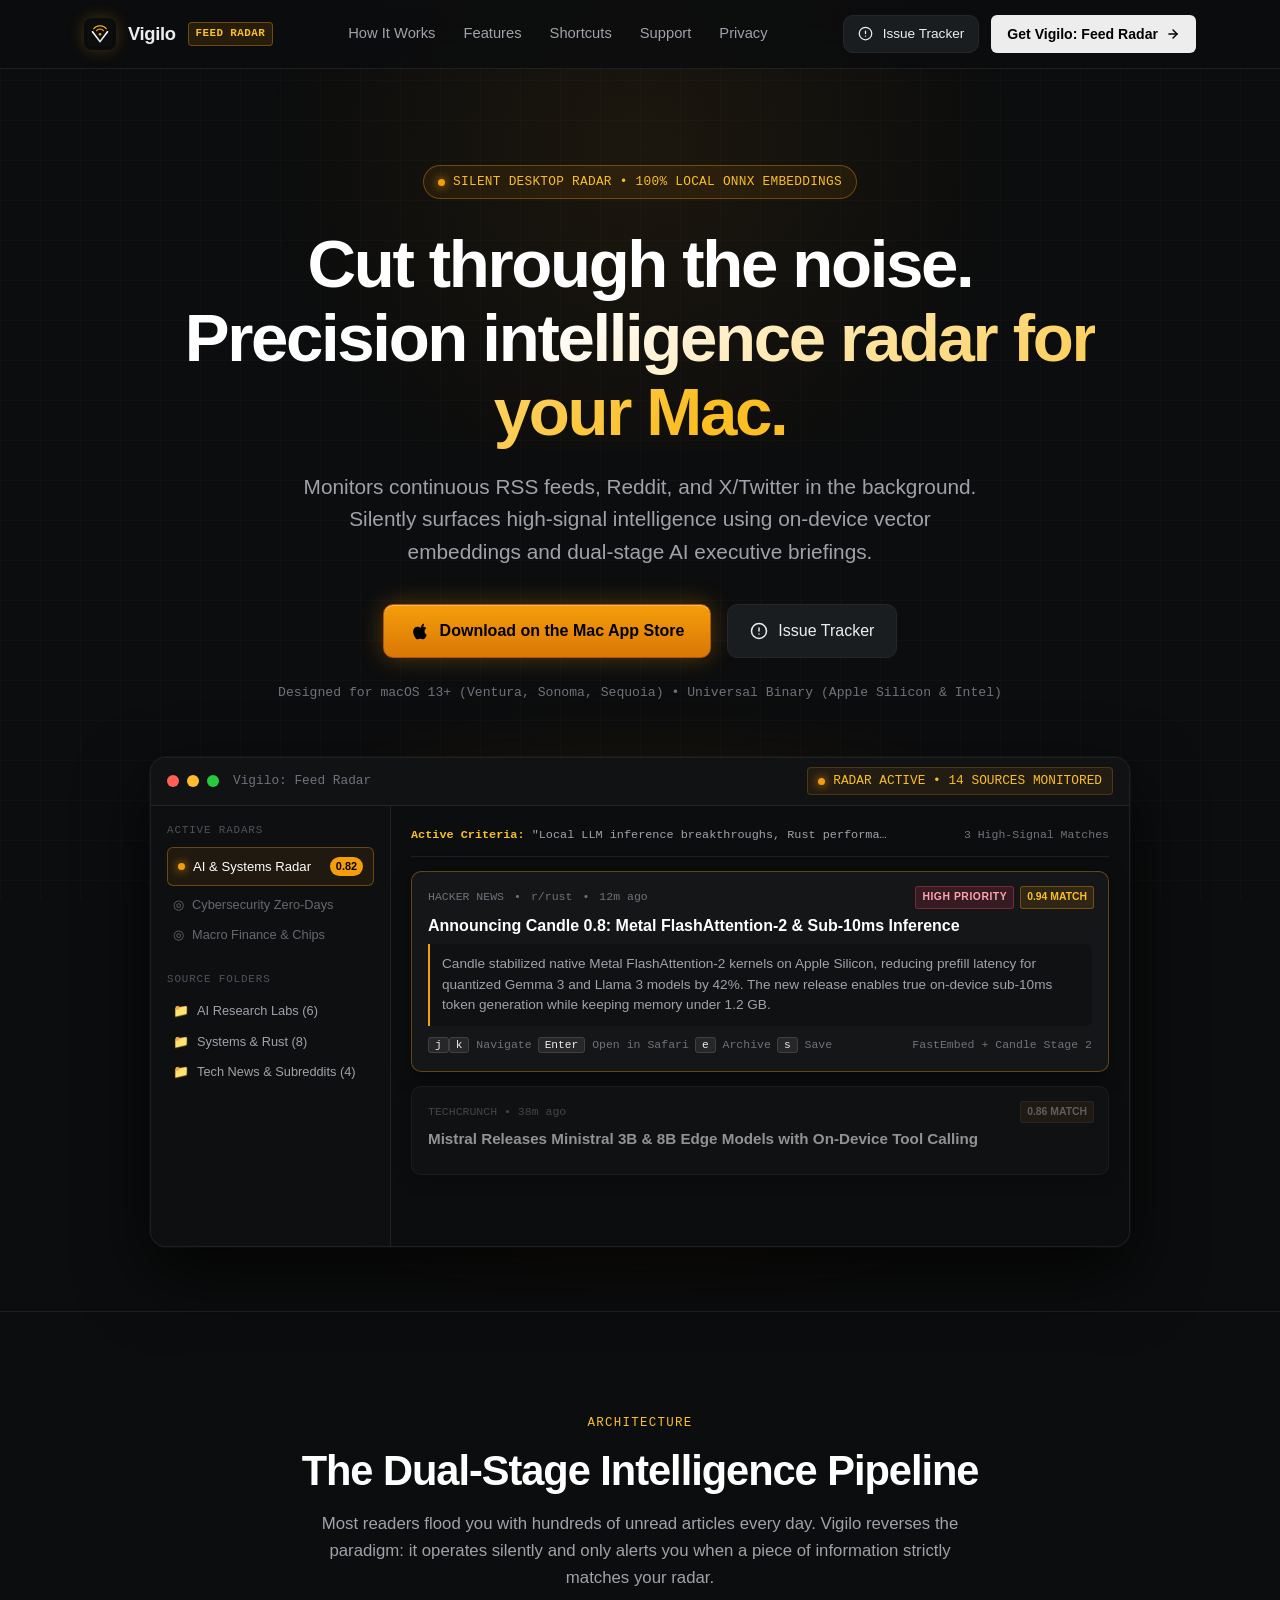
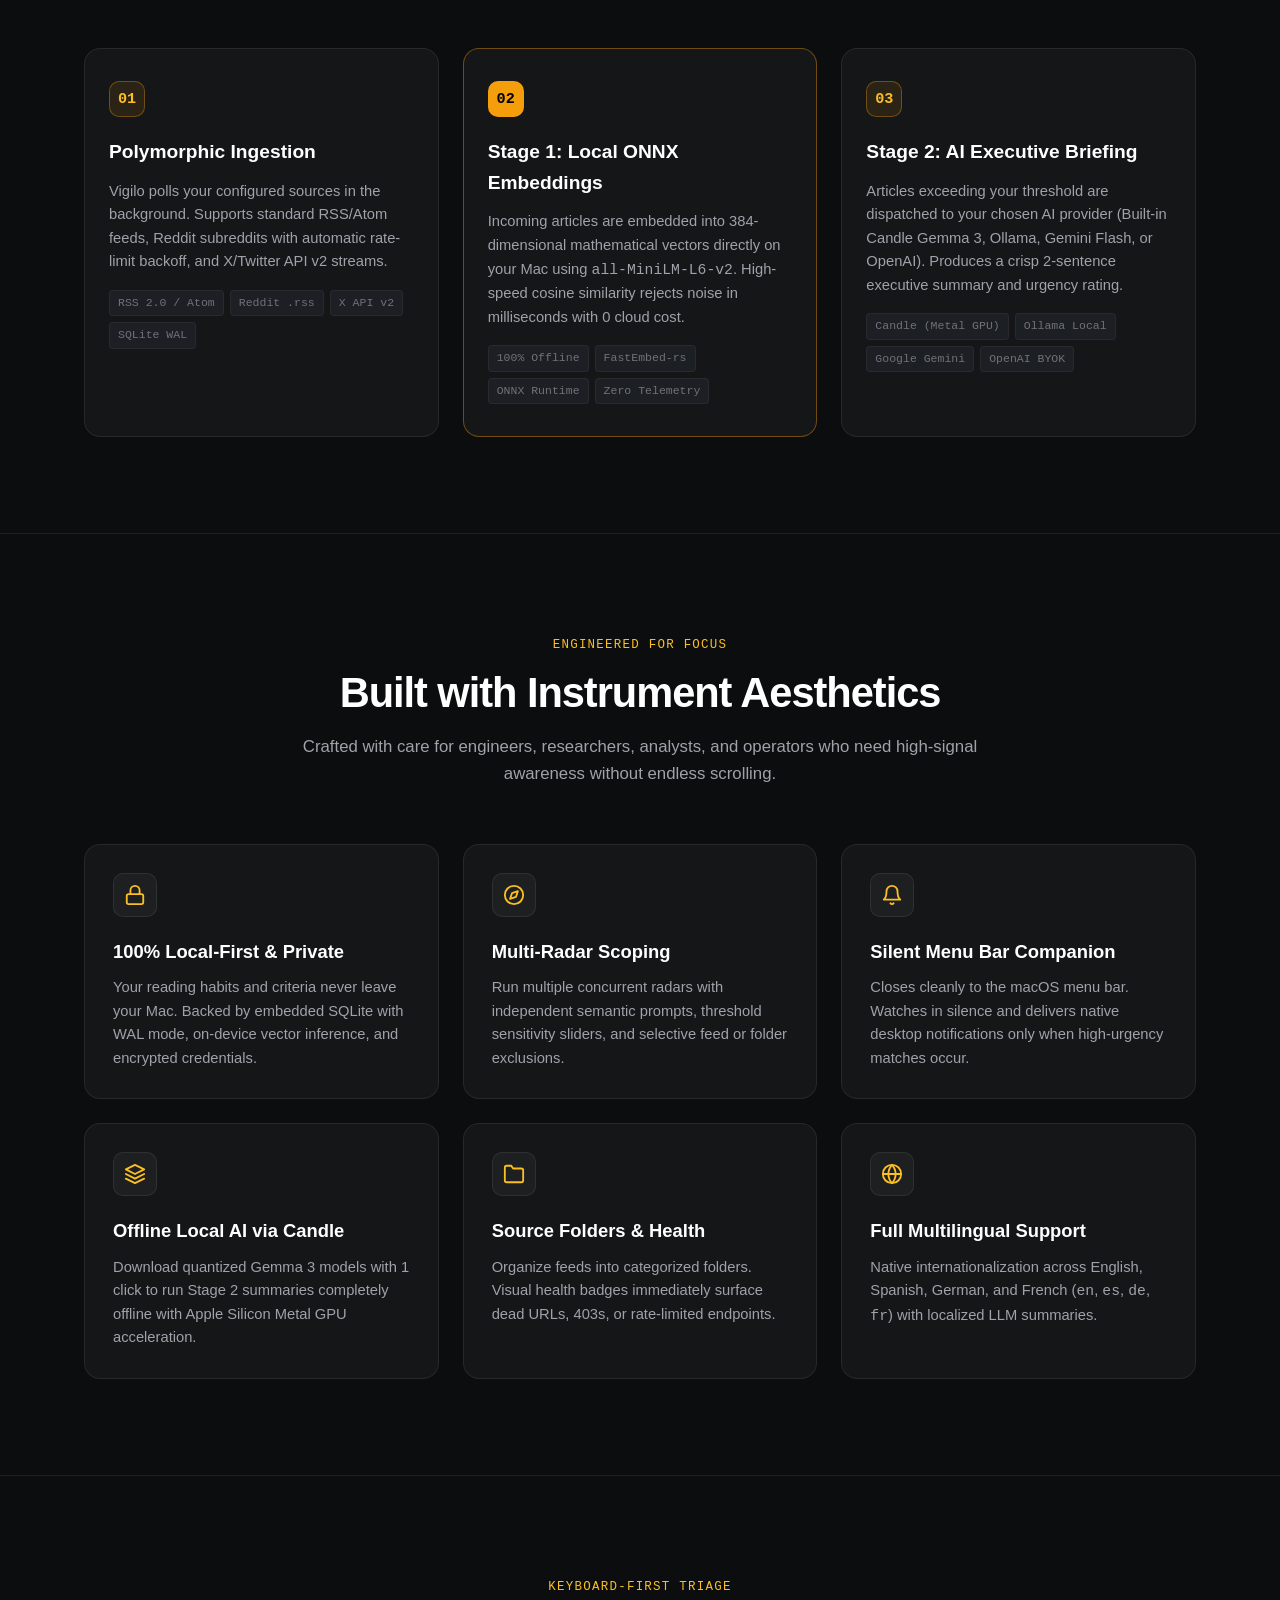
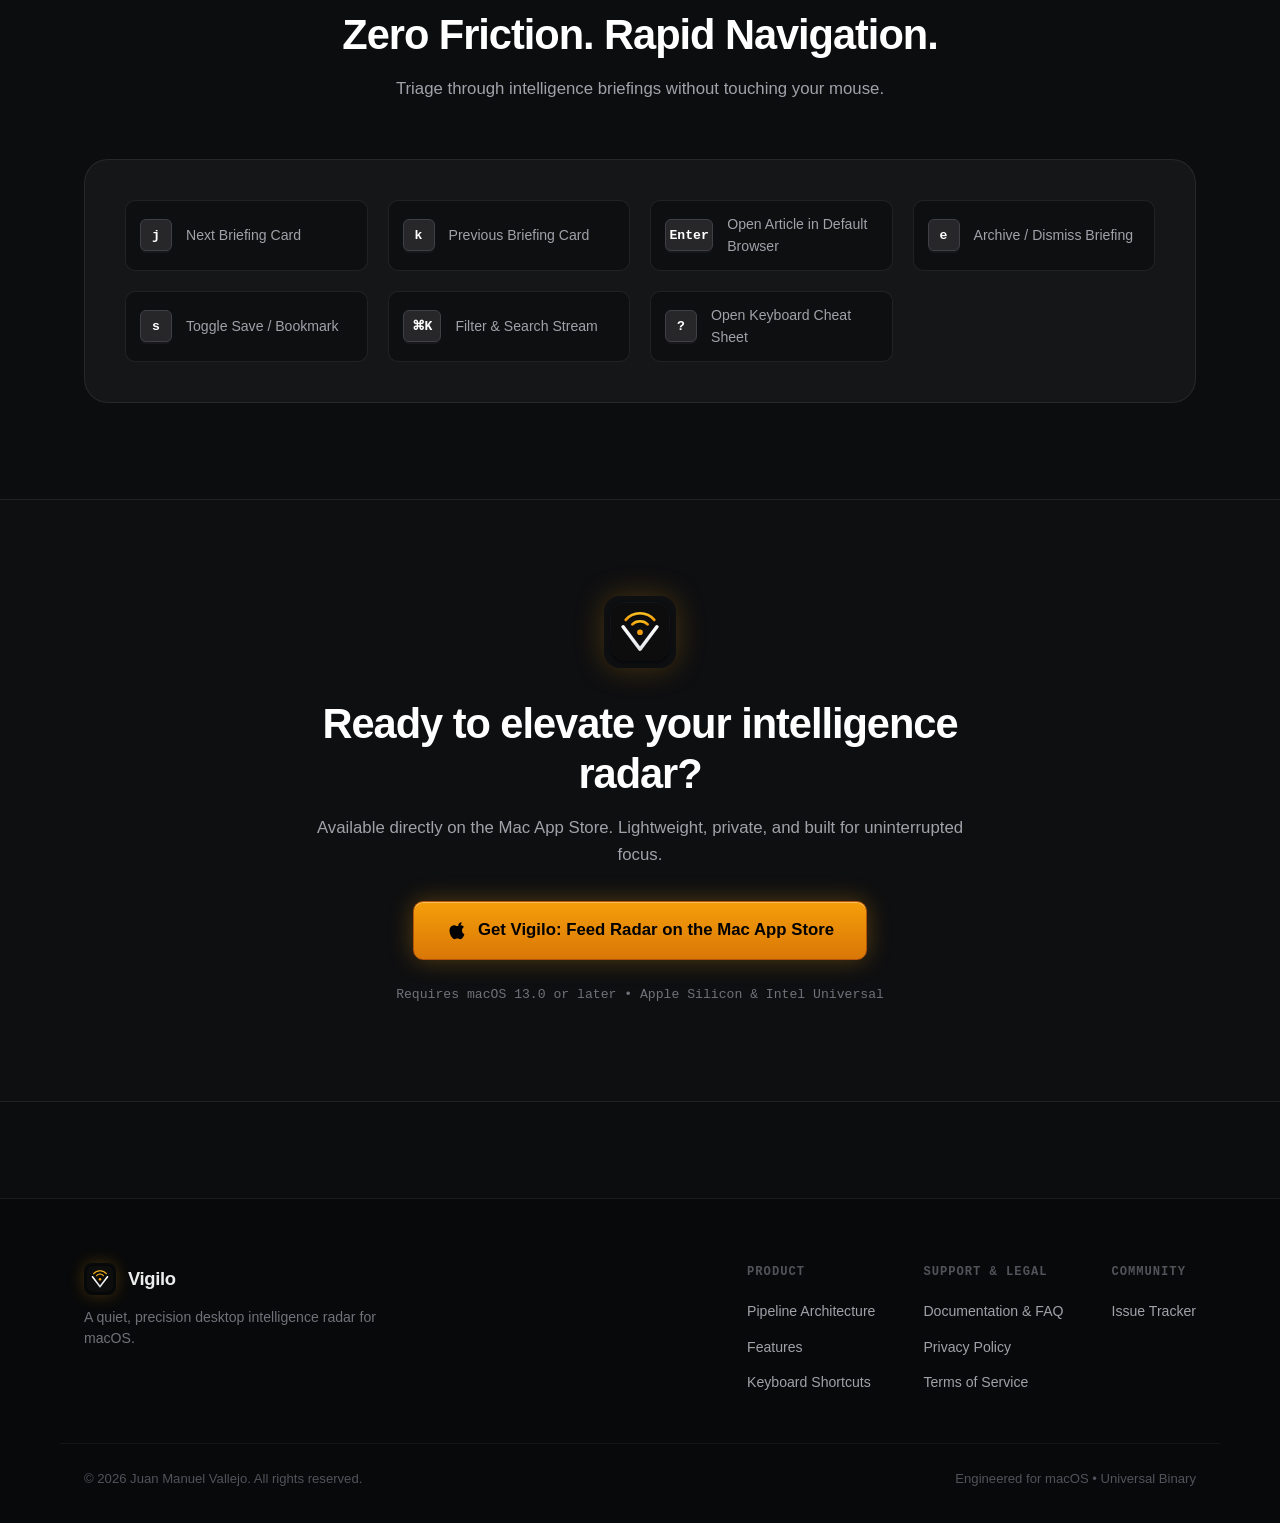
==== commit 047a4414: "fix: remove all repository code references and consolidate external links to Issue Tracker" ====
--- a/index.html
+++ b/index.html
@@ -43,11 +43,13 @@
         <a href="privacy.html">Privacy</a>
       </nav>
       <div style="display: flex; align-items: center; gap: 12px;">
-        <a href="https://github.com/jmvallejo/vigilo-app" target="_blank" rel="noopener noreferrer" class="btn-secondary" style="padding: 7px 14px; font-size: 0.85rem;">
-          <svg width="15" height="15" viewBox="0 0 24 24" fill="currentColor">
-            <path d="M12 0C5.37 0 0 5.37 0 12c0 5.31 3.435 9.795 8.205 11.385.6.105.825-.255.825-.57 0-.285-.015-1.23-.015-2.235-3.015.555-3.795-.735-4.035-1.41-.135-.345-.72-1.41-1.23-1.695-.42-.225-1.02-.78-.015-.795.945-.015 1.62.87 1.845 1.23 1.08 1.815 2.805 1.305 3.495.99.105-.78.42-1.305.765-1.605-2.67-.3-5.46-1.335-5.46-5.925 0-1.305.465-2.385 1.23-3.225-.12-.3-.54-1.53.12-3.18 0 0 1.005-.315 3.3 1.23.96-.27 1.98-.405 3-.405s2.04.135 3 .405c2.295-1.56 3.3-1.23 3.3-1.23.66 1.65.24 2.88.12 3.18.765.84 1.23 1.905 1.23 3.225 0 4.605-2.805 5.625-5.475 5.925.435.375.81 1.095.81 2.22 0 1.605-.015 2.895-.015 3.3 0 .315.225.69.825.57A12.02 12.02 0 0024 12c0-6.63-5.37-12-12-12z"/>
+        <a href="https://github.com/jmvallejo/vigilo-app/issues" target="_blank" rel="noopener noreferrer" class="btn-secondary" style="padding: 7px 14px; font-size: 0.85rem;">
+          <svg width="15" height="15" viewBox="0 0 24 24" fill="none" stroke="currentColor" stroke-width="2" stroke-linecap="round" stroke-linejoin="round">
+            <circle cx="12" cy="12" r="10"></circle>
+            <line x1="12" y1="8" x2="12" y2="12"></line>
+            <line x1="12" y1="16" x2="12.01" y2="16"></line>
           </svg>
-          <span>GitHub</span>
+          <span>Issue Tracker</span>
         </a>
         <a href="#download" class="nav-cta">
           <span>Get Vigilo: Feed Radar</span>
@@ -83,11 +85,13 @@
         </svg>
         <span>Download on the Mac App Store</span>
       </a>
-      <a href="https://github.com/jmvallejo/vigilo-app" target="_blank" rel="noopener noreferrer" class="btn-secondary">
-        <svg width="18" height="18" viewBox="0 0 24 24" fill="currentColor">
-          <path d="M12 0C5.37 0 0 5.37 0 12c0 5.31 3.435 9.795 8.205 11.385.6.105.825-.255.825-.57 0-.285-.015-1.23-.015-2.235-3.015.555-3.795-.735-4.035-1.41-.135-.345-.72-1.41-1.23-1.695-.42-.225-1.02-.78-.015-.795.945-.015 1.62.87 1.845 1.23 1.08 1.815 2.805 1.305 3.495.99.105-.78.42-1.305.765-1.605-2.67-.3-5.46-1.335-5.46-5.925 0-1.305.465-2.385 1.23-3.225-.12-.3-.54-1.53.12-3.18 0 0 1.005-.315 3.3 1.23.96-.27 1.98-.405 3-.405s2.04.135 3 .405c2.295-1.56 3.3-1.23 3.3-1.23.66 1.65.24 2.88.12 3.18.765.84 1.23 1.905 1.23 3.225 0 4.605-2.805 5.625-5.475 5.925.435.375.81 1.095.81 2.22 0 1.605-.015 2.895-.015 3.3 0 .315.225.69.825.57A12.02 12.02 0 0024 12c0-6.63-5.37-12-12-12z"/>
+      <a href="https://github.com/jmvallejo/vigilo-app/issues" target="_blank" rel="noopener noreferrer" class="btn-secondary">
+        <svg width="18" height="18" viewBox="0 0 24 24" fill="none" stroke="currentColor" stroke-width="2" stroke-linecap="round" stroke-linejoin="round">
+          <circle cx="12" cy="12" r="10"></circle>
+          <line x1="12" y1="8" x2="12" y2="12"></line>
+          <line x1="12" y1="16" x2="12.01" y2="16"></line>
         </svg>
-        <span>View Source on GitHub</span>
+        <span>Issue Tracker</span>
       </a>
     </div>
 
@@ -463,7 +467,6 @@
         <div class="footer-col">
           <h4>Community</h4>
           <ul>
-            <li><a href="https://github.com/jmvallejo/vigilo-app" target="_blank" rel="noopener noreferrer">GitHub Repository</a></li>
             <li><a href="https://github.com/jmvallejo/vigilo-app/issues" target="_blank" rel="noopener noreferrer">Issue Tracker</a></li>
           </ul>
         </div>
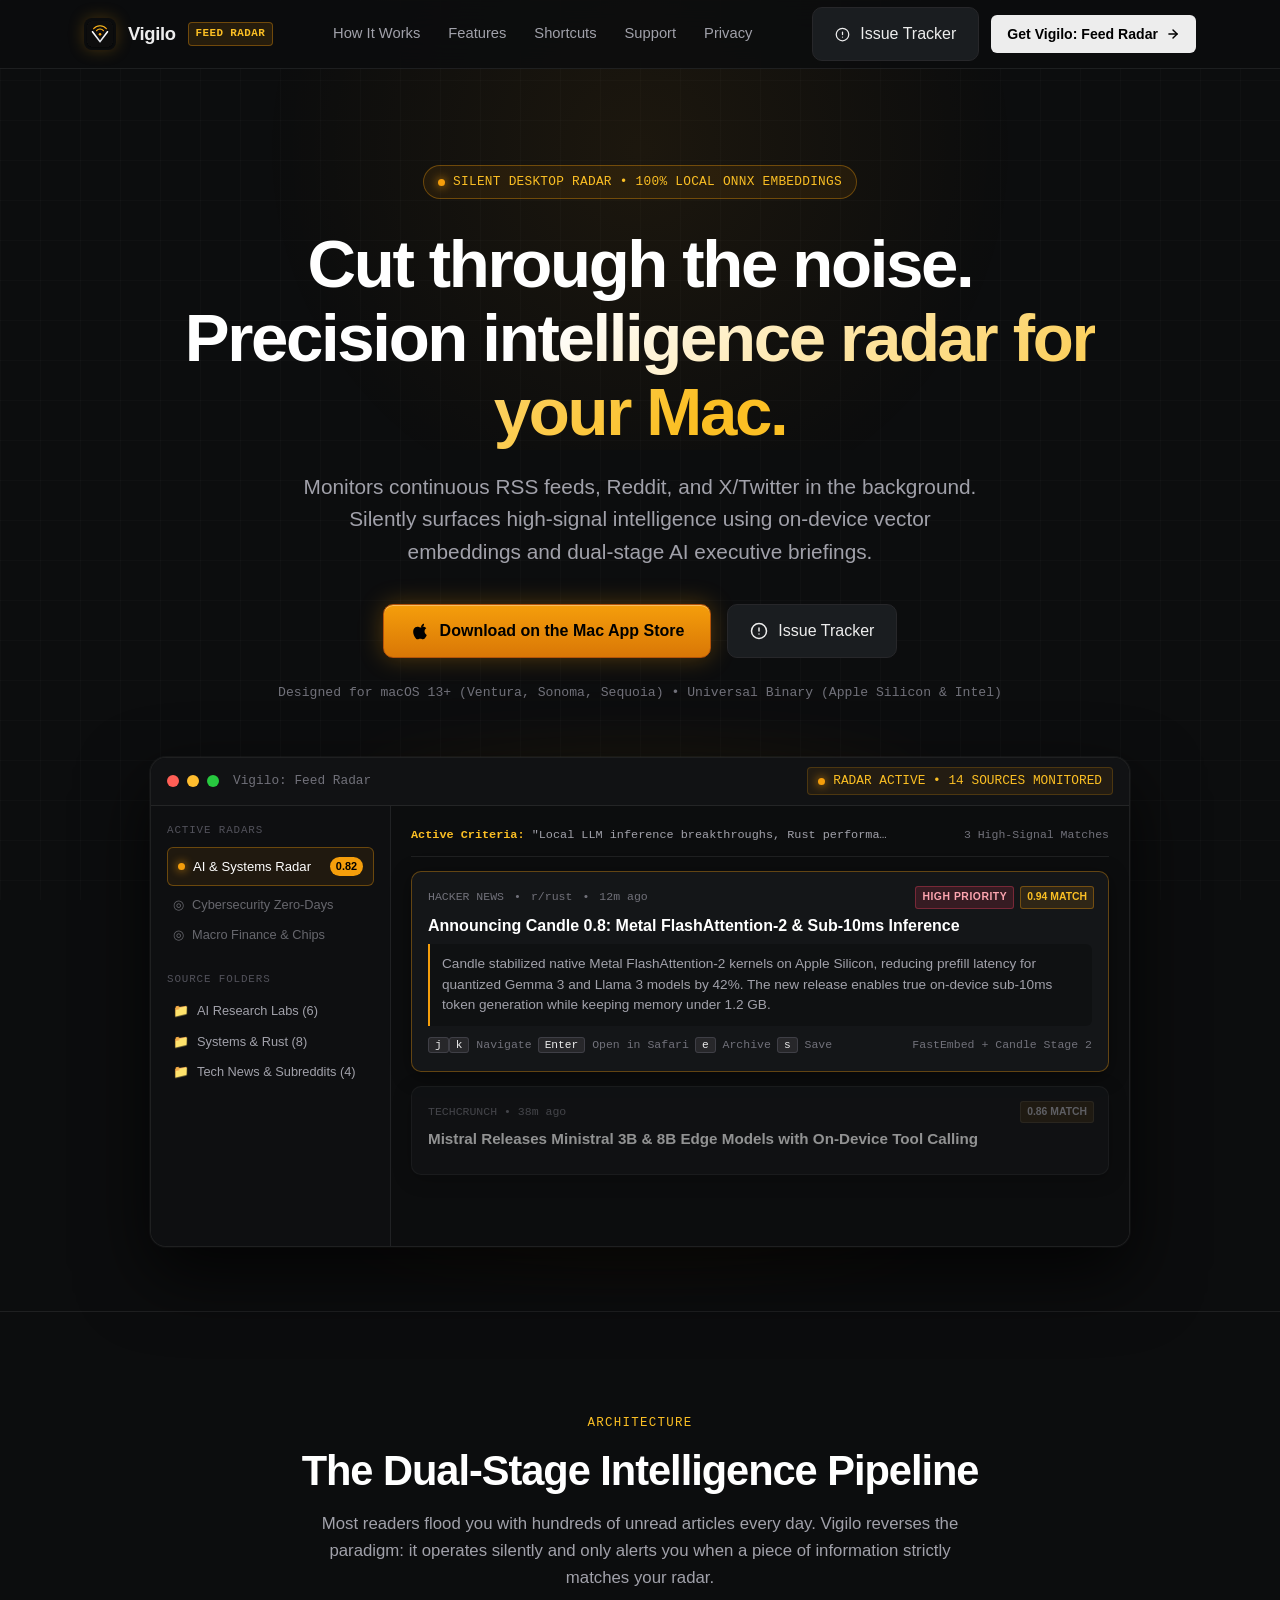
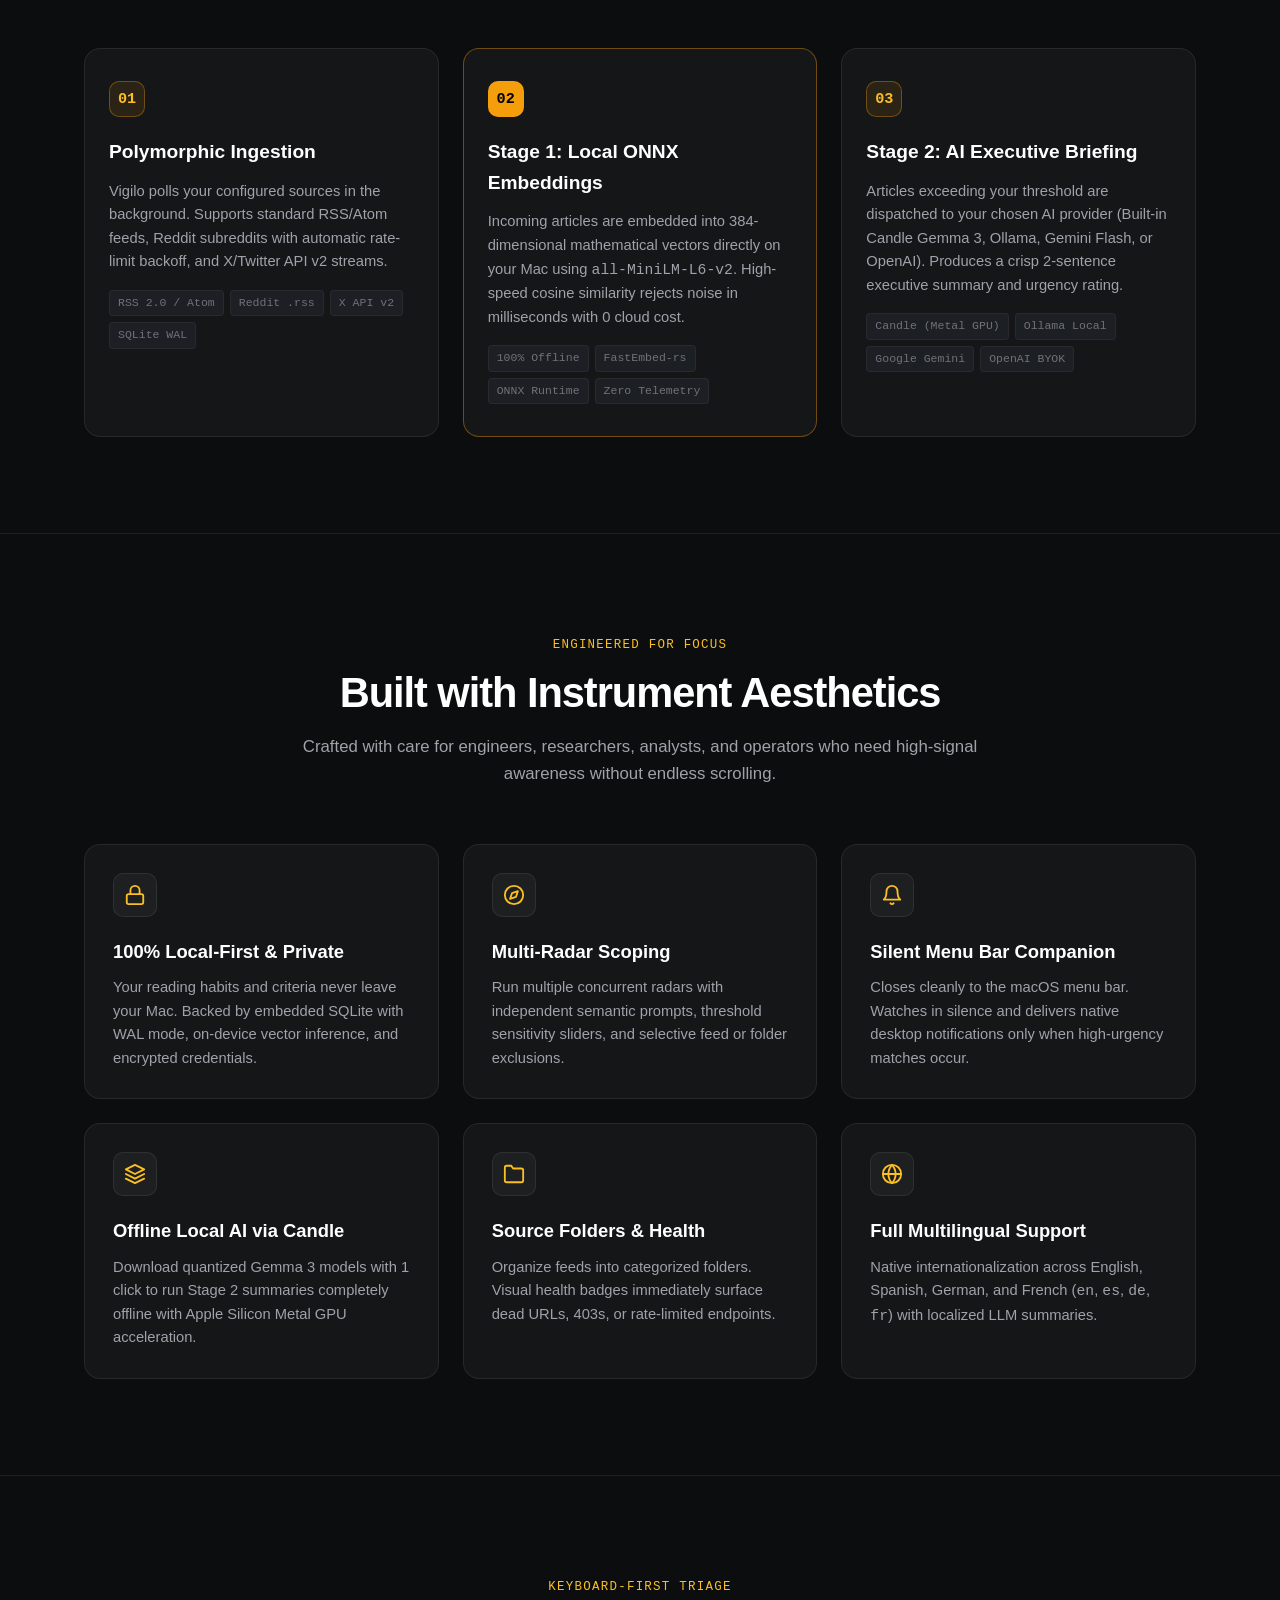
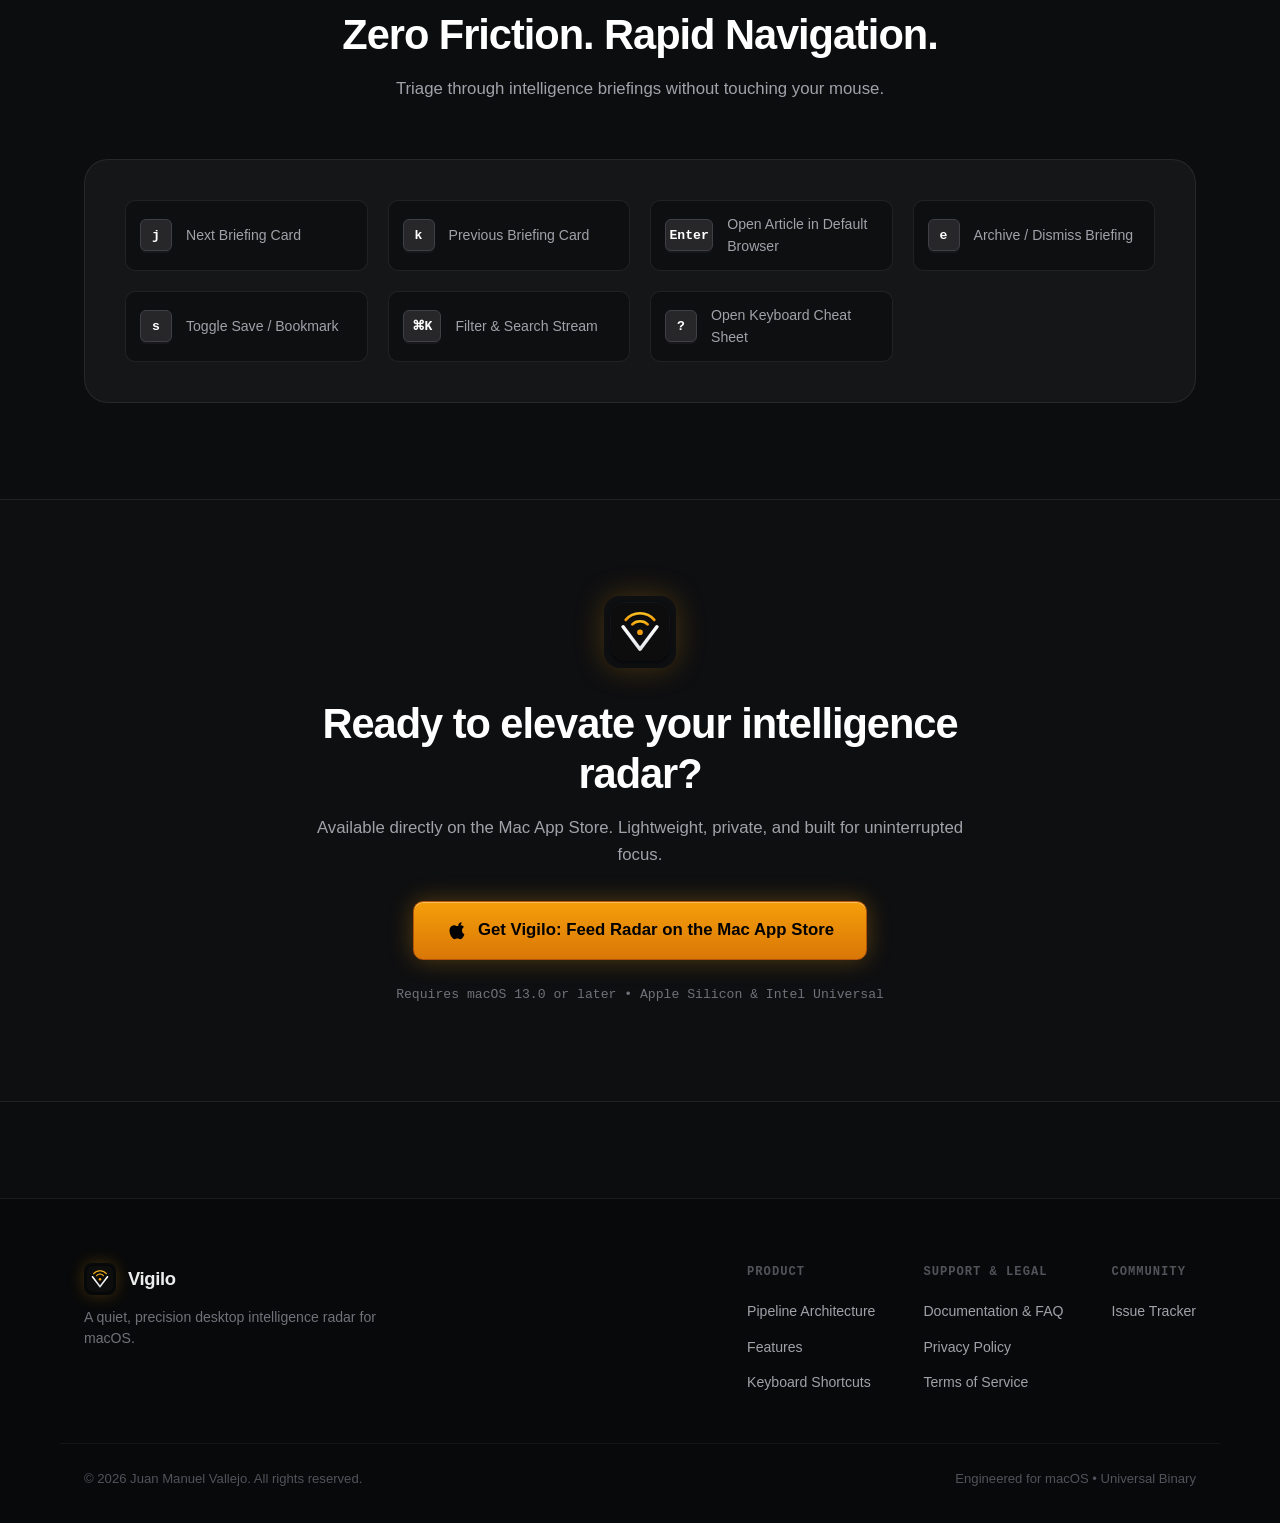
==== commit d85f147c: "feat: make website fully responsive on mobile devices in portrait orientation" ====
--- a/index.html
+++ b/index.html
@@ -42,8 +42,8 @@
         <a href="support.html">Support</a>
         <a href="privacy.html">Privacy</a>
       </nav>
-      <div style="display: flex; align-items: center; gap: 12px;">
-        <a href="https://github.com/jmvallejo/vigilo-app/issues" target="_blank" rel="noopener noreferrer" class="btn-secondary" style="padding: 7px 14px; font-size: 0.85rem;">
+      <div class="nav-actions">
+        <a href="https://github.com/jmvallejo/vigilo-app/issues" target="_blank" rel="noopener noreferrer" class="btn-secondary nav-action-btn">
           <svg width="15" height="15" viewBox="0 0 24 24" fill="none" stroke="currentColor" stroke-width="2" stroke-linecap="round" stroke-linejoin="round">
             <circle cx="12" cy="12" r="10"></circle>
             <line x1="12" y1="8" x2="12" y2="12"></line>
@@ -59,7 +59,46 @@
           </svg>
         </a>
       </div>
-    </div>
+      <button class="mobile-menu-toggle" id="menuToggle" aria-label="Toggle navigation menu" aria-expanded="false">
+        <svg class="icon-menu" width="22" height="22" viewBox="0 0 24 24" fill="none" stroke="currentColor" stroke-width="2" stroke-linecap="round" stroke-linejoin="round">
+          <line x1="3" y1="12" x2="21" y2="12"></line>
+          <line x1="3" y1="6" x2="21" y2="6"></line>
+          <line x1="3" y1="18" x2="21" y2="18"></line>
+        </svg>
+        <svg class="icon-close" width="22" height="22" viewBox="0 0 24 24" fill="none" stroke="currentColor" stroke-width="2" stroke-linecap="round" stroke-linejoin="round">
+          <line x1="18" y1="6" x2="6" y2="18"></line>
+          <line x1="6" y1="6" x2="18" y2="18"></line>
+        </svg>
+      </button>
+    </div>
+
+    <!-- Mobile Navigation Drawer -->
+    <nav class="mobile-menu" id="mobileMenu" aria-label="Mobile navigation">
+      <div class="mobile-menu-links">
+        <a href="#pipeline">How It Works</a>
+        <a href="#features">Features</a>
+        <a href="#shortcuts">Keyboard Shortcuts</a>
+        <a href="support.html">Documentation & FAQ</a>
+        <a href="privacy.html">Privacy Policy</a>
+        <a href="terms.html">Terms of Service</a>
+      </div>
+      <div class="mobile-menu-actions">
+        <a href="#download" class="btn-primary" style="width: 100%; justify-content: center;">
+          <svg width="18" height="18" viewBox="0 0 24 24" fill="currentColor">
+            <path d="M18.71 19.5c-.83 1.24-1.71 2.45-3.05 2.47-1.34.03-1.77-.79-3.29-.79-1.53 0-2 .77-3.27.82-1.31.05-2.3-1.32-3.14-2.53C4.25 17 2.94 12.45 4.7 9.39c.87-1.52 2.43-2.48 4.12-2.51 1.28-.02 2.5.87 3.29.87.78 0 2.26-1.07 3.81-.91.65.03 2.47.26 3.64 1.98-.09.06-2.17 1.28-2.15 3.81.03 3.02 2.65 4.03 2.68 4.04-.03.07-.42 1.44-1.38 2.83M15.97 6.37c.63-.77 1.06-1.85.94-2.93-.91.04-2.02.61-2.67 1.38-.58.67-1.09 1.76-.95 2.81 1.02.08 2.05-.49 2.68-1.26z"/>
+          </svg>
+          <span>Get Vigilo: Feed Radar</span>
+        </a>
+        <a href="https://github.com/jmvallejo/vigilo-app/issues" target="_blank" rel="noopener noreferrer" class="btn-secondary" style="width: 100%; justify-content: center;">
+          <svg width="16" height="16" viewBox="0 0 24 24" fill="none" stroke="currentColor" stroke-width="2" stroke-linecap="round" stroke-linejoin="round">
+            <circle cx="12" cy="12" r="10"></circle>
+            <line x1="12" y1="8" x2="12" y2="12"></line>
+            <line x1="12" y1="16" x2="12.01" y2="16"></line>
+          </svg>
+          <span>Public Issue Tracker</span>
+        </a>
+      </div>
+    </nav>
   </header>
 
   <!-- Hero Section -->
@@ -477,5 +516,29 @@
       <span>Engineered for macOS • Universal Binary</span>
     </div>
   </footer>
+
+  <script>
+    (function () {
+      var toggle = document.getElementById('menuToggle');
+      var navbar = document.querySelector('.navbar');
+      if (!toggle || !navbar) return;
+      toggle.addEventListener('click', function () {
+        var isOpen = navbar.classList.toggle('is-open');
+        toggle.setAttribute('aria-expanded', isOpen ? 'true' : 'false');
+      });
+      navbar.querySelectorAll('.mobile-menu a').forEach(function (link) {
+        link.addEventListener('click', function () {
+          navbar.classList.remove('is-open');
+          toggle.setAttribute('aria-expanded', 'false');
+        });
+      });
+      document.addEventListener('keydown', function (e) {
+        if (e.key === 'Escape' && navbar.classList.contains('is-open')) {
+          navbar.classList.remove('is-open');
+          toggle.setAttribute('aria-expanded', 'false');
+        }
+      });
+    })();
+  </script>
 </body>
 </html>
--- a/styles.css
+++ b/styles.css
@@ -43,6 +43,8 @@
   scroll-behavior: smooth;
   color-scheme: dark;
   background-color: var(--bg);
+  overflow-x: hidden;
+  max-width: 100vw;
 }
 
 body {
@@ -53,6 +55,8 @@
   -webkit-font-smoothing: antialiased;
   -moz-osx-font-smoothing: grayscale;
   overflow-x: hidden;
+  max-width: 100vw;
+  position: relative;
 }
 
 /* Background Atmosphere */
@@ -73,6 +77,7 @@
   left: 50%;
   transform: translateX(-50%);
   width: 900px;
+  max-width: 100vw;
   height: 600px;
   background: radial-gradient(circle, rgba(245, 158, 11, 0.07) 0%, rgba(12, 13, 14, 0) 70%);
   pointer-events: none;
@@ -178,6 +183,57 @@
 .nav-cta:hover {
   background: #FFF;
   transform: translateY(-1px);
+}
+
+.nav-actions {
+  display: flex;
+  align-items: center;
+  gap: 12px;
+}
+
+.nav-action-btn {
+  padding: 7px 14px;
+  font-size: 0.85rem;
+}
+
+.mobile-menu-toggle {
+  display: none;
+  background: var(--bg-surface);
+  border: 1px solid var(--border);
+  color: var(--text-primary);
+  width: 42px;
+  height: 42px;
+  border-radius: var(--radius-sm);
+  align-items: center;
+  justify-content: center;
+  cursor: pointer;
+  padding: 0;
+  transition: background-color 0.15s ease, border-color 0.15s ease;
+  touch-action: manipulation;
+  -webkit-tap-highlight-color: transparent;
+}
+
+.mobile-menu-toggle:hover,
+.mobile-menu-toggle:focus-visible {
+  background: var(--bg-hover);
+  border-color: var(--amber);
+  outline: none;
+}
+
+.mobile-menu-toggle .icon-close {
+  display: none;
+}
+
+.navbar.is-open .mobile-menu-toggle .icon-menu {
+  display: none;
+}
+
+.navbar.is-open .mobile-menu-toggle .icon-close {
+  display: block;
+}
+
+.mobile-menu {
+  display: none;
 }
 
 /* Hero Section */
@@ -834,15 +890,37 @@
   font-size: 0.95rem;
 }
 
+.contact-cards-grid {
+  display: grid;
+  grid-template-columns: repeat(auto-fit, minmax(260px, 1fr));
+  gap: 16px;
+  margin-bottom: 40px;
+}
+
 .table-wrapper {
   overflow-x: auto;
+  -webkit-overflow-scrolling: touch;
   margin: 28px 0;
   border: 1px solid var(--border-subtle);
   border-radius: var(--radius-md);
+  position: relative;
+}
+
+.table-scroll-hint {
+  display: none;
+  align-items: center;
+  gap: 6px;
+  font-size: 0.75rem;
+  font-family: var(--font-mono);
+  color: var(--amber-light);
+  padding: 8px 12px;
+  background: rgba(245, 158, 11, 0.08);
+  border-bottom: 1px solid rgba(245, 158, 11, 0.2);
 }
 
 table.doc-table {
   width: 100%;
+  min-width: 540px;
   border-collapse: collapse;
   text-align: left;
   font-size: 0.92rem;
@@ -974,39 +1052,481 @@
   gap: 16px;
 }
 
-/* Responsive */
+/* Responsive System */
 @media (max-width: 860px) {
+  .nav-links {
+    display: none;
+  }
+
+  .nav-actions {
+    display: none;
+  }
+
+  .mobile-menu-toggle {
+    display: inline-flex;
+  }
+
+  .mobile-menu {
+    display: none;
+    flex-direction: column;
+    position: absolute;
+    top: 100%;
+    left: 0;
+    right: 0;
+    background: rgba(14, 16, 18, 0.98);
+    backdrop-filter: blur(20px);
+    -webkit-backdrop-filter: blur(20px);
+    border-bottom: 1px solid var(--border);
+    padding: 20px 24px 28px;
+    gap: 20px;
+    box-shadow: 0 20px 40px rgba(0, 0, 0, 0.7);
+    max-height: calc(100vh - 68px);
+    overflow-y: auto;
+    -webkit-overflow-scrolling: touch;
+    z-index: 60;
+  }
+
+  .navbar.is-open .mobile-menu {
+    display: flex;
+    animation: menuSlideDown 0.22s cubic-bezier(0.16, 1, 0.3, 1);
+  }
+
+  .mobile-menu-links {
+    display: flex;
+    flex-direction: column;
+    gap: 4px;
+  }
+
+  .mobile-menu-links a {
+    color: var(--text-secondary);
+    text-decoration: none;
+    font-size: 1.05rem;
+    font-weight: 500;
+    padding: 12px 14px;
+    border-radius: var(--radius-sm);
+    transition: background-color 0.15s ease, color 0.15s ease;
+    display: flex;
+    align-items: center;
+    justify-content: space-between;
+  }
+
+  .mobile-menu-links a:hover,
+  .mobile-menu-links a.active {
+    background: var(--bg-surface);
+    color: var(--amber-light);
+  }
+
+  .mobile-menu-actions {
+    display: flex;
+    flex-direction: column;
+    gap: 12px;
+    padding-top: 16px;
+    border-top: 1px solid var(--border-subtle);
+  }
+
   .mockup-body {
     grid-template-columns: 1fr;
   }
+
   .mockup-sidebar {
     display: none;
   }
+
   .pipeline-grid {
     grid-template-columns: 1fr;
-  }
-  .nav-links {
-    display: none;
+    gap: 20px;
+  }
+
+  .features-grid {
+    grid-template-columns: repeat(auto-fill, minmax(min(280px, 100%), 1fr));
+  }
+
+  .keyboard-showcase {
+    grid-template-columns: repeat(auto-fit, minmax(180px, 1fr));
+  }
+}
+
+@keyframes menuSlideDown {
+  from {
+    opacity: 0;
+    transform: translateY(-8px);
+  }
+  to {
+    opacity: 1;
+    transform: translateY(0);
   }
 }
 
 @media (max-width: 640px) {
+  .container {
+    padding: 0 16px;
+  }
+
+  .navbar .nav-inner {
+    height: 62px;
+  }
+
   .hero {
-    padding: 60px 0 40px;
-  }
+    padding: 44px 0 28px;
+  }
+
+  .pill-status {
+    font-size: 0.72rem;
+    padding: 6px 12px;
+    margin-bottom: 20px;
+    white-space: normal;
+    line-height: 1.45;
+    display: inline-flex;
+    flex-wrap: wrap;
+    justify-content: center;
+    max-width: 100%;
+  }
+
+  .hero h1 {
+    font-size: clamp(1.85rem, 7.5vw, 2.5rem);
+    letter-spacing: -0.03em;
+    line-height: 1.18;
+    margin-bottom: 16px;
+  }
+
+  .hero p.lead {
+    font-size: 0.98rem;
+    line-height: 1.55;
+    margin: 0 auto 24px;
+    padding: 0 4px;
+  }
+
   .hero-actions {
     flex-direction: column;
     width: 100%;
-  }
+    max-width: 360px;
+    margin: 0 auto 20px;
+    gap: 12px;
+  }
+
   .btn-primary, .btn-secondary {
     width: 100%;
     justify-content: center;
-  }
+    padding: 13px 18px;
+    font-size: 0.94rem;
+  }
+
+  .hero-spec-pill {
+    font-size: 0.74rem;
+    line-height: 1.45;
+    padding: 0 6px;
+  }
+
+  /* Mockup Mobile Styling */
+  .mockup-wrapper {
+    margin: 28px auto 0;
+  }
+
+  .mockup-header {
+    height: auto;
+    min-height: 44px;
+    padding: 10px 12px;
+    flex-wrap: wrap;
+    gap: 8px;
+  }
+
+  .mockup-titlebar {
+    width: 100%;
+    flex-wrap: wrap;
+    gap: 6px;
+    font-size: 0.72rem;
+  }
+
+  .mockup-radar-status {
+    font-size: 0.68rem;
+    padding: 2px 7px;
+  }
+
+  .mockup-stream {
+    padding: 14px 12px;
+    gap: 12px;
+  }
+
+  .mockup-stream-header {
+    flex-direction: column;
+    align-items: flex-start;
+    gap: 6px;
+  }
+
+  .mockup-prompt-indicator {
+    max-width: 100%;
+    white-space: normal;
+    font-size: 0.72rem;
+    line-height: 1.45;
+  }
+
+  .briefing-card-mock {
+    padding: 14px 12px;
+  }
+
+  .briefing-card-selected-tag {
+    position: static;
+    margin-bottom: 8px;
+    display: flex;
+    flex-wrap: wrap;
+    gap: 6px;
+  }
+
+  .briefing-meta {
+    flex-wrap: wrap;
+    gap: 6px;
+    font-size: 0.7rem;
+    margin-bottom: 6px;
+  }
+
+  .briefing-card-mock h3 {
+    font-size: 0.95rem;
+    line-height: 1.35;
+    margin-bottom: 8px;
+  }
+
+  .briefing-card-mock p.briefing-summary {
+    font-size: 0.82rem;
+    line-height: 1.5;
+    padding: 8px 10px;
+    margin-bottom: 10px;
+  }
+
+  .briefing-card-actions {
+    flex-direction: column;
+    align-items: flex-start;
+    gap: 10px;
+    font-size: 0.7rem;
+  }
+
+  .kbd-shortcut-pills {
+    display: flex;
+    flex-wrap: wrap;
+    gap: 6px;
+  }
+
+  .kbd-shortcut-pills span {
+    display: inline-flex;
+    align-items: center;
+    gap: 4px;
+    background: rgba(255, 255, 255, 0.04);
+    padding: 3px 6px;
+    border-radius: 4px;
+    font-size: 0.68rem;
+  }
+
+  .kbd-shortcut-pills kbd {
+    font-size: 0.65rem;
+    padding: 1px 4px;
+  }
+
+  /* Sections */
+  .section {
+    padding: 56px 0;
+  }
+
+  .section-head {
+    margin-bottom: 32px;
+  }
+
+  .section-title {
+    font-size: clamp(1.5rem, 5.5vw, 2.1rem);
+    line-height: 1.22;
+    margin-bottom: 12px;
+  }
+
+  .section-desc {
+    font-size: 0.95rem;
+    line-height: 1.55;
+  }
+
+  .pipeline-card {
+    padding: 24px 18px;
+  }
+
+  .pipeline-card h3 {
+    font-size: 1.15rem;
+  }
+
+  .pipeline-card p {
+    font-size: 0.9rem;
+  }
+
+  .features-grid {
+    grid-template-columns: 1fr;
+    gap: 14px;
+  }
+
+  .feature-box {
+    padding: 20px 16px;
+  }
+
+  .feature-box h3 {
+    font-size: 1.05rem;
+  }
+
+  .feature-box p {
+    font-size: 0.88rem;
+  }
+
+  .keyboard-showcase {
+    padding: 20px 16px;
+    grid-template-columns: 1fr;
+    gap: 10px;
+    margin-top: 24px;
+    border-radius: var(--radius-lg);
+  }
+
+  .kbd-item {
+    padding: 10px 12px;
+    gap: 12px;
+  }
+
+  .kbd-item kbd {
+    min-width: 28px;
+    height: 28px;
+    font-size: 0.78rem;
+  }
+
+  .kbd-item-text {
+    font-size: 0.82rem;
+  }
+
+  /* Documentation & Legal */
+  .doc-page {
+    padding: 32px 0 56px;
+  }
+
+  .doc-header {
+    padding-bottom: 20px;
+    margin-bottom: 28px;
+  }
+
+  .doc-header h1 {
+    font-size: clamp(1.75rem, 5.8vw, 2.4rem);
+    line-height: 1.2;
+    margin-bottom: 10px;
+  }
+
+  .doc-meta {
+    flex-wrap: wrap;
+    gap: 6px 12px;
+    font-size: 0.76rem;
+  }
+
+  .doc-content h2 {
+    font-size: 1.25rem;
+    margin: 32px 0 12px;
+    padding-top: 16px;
+  }
+
+  .doc-content h3 {
+    font-size: 1.05rem;
+    margin: 20px 0 8px;
+  }
+
+  .doc-content p {
+    font-size: 0.94rem;
+    line-height: 1.65;
+    margin-bottom: 14px;
+  }
+
+  .doc-content ul, .doc-content ol {
+    margin: 0 0 18px 20px;
+    font-size: 0.94rem;
+  }
+
+  .contact-cards-grid {
+    grid-template-columns: 1fr;
+    gap: 12px;
+    margin-bottom: 28px;
+  }
+
+  .callout {
+    padding: 14px 16px;
+    margin: 18px 0;
+  }
+
+  .callout p {
+    font-size: 0.9rem;
+  }
+
+  .table-scroll-hint {
+    display: flex;
+  }
+
+  .faq-list {
+    margin-top: 24px;
+    gap: 12px;
+  }
+
+  .faq-card {
+    padding: 18px 16px;
+  }
+
+  .faq-card h3 {
+    font-size: 1rem;
+    margin-bottom: 8px;
+  }
+
+  .faq-card p {
+    font-size: 0.9rem;
+  }
+
+  /* Footer */
+  .footer {
+    padding: 48px 0 32px;
+    margin-top: 56px;
+  }
+
   .footer-inner {
     flex-direction: column;
     gap: 32px;
   }
+
+  .footer-brand {
+    max-width: 100%;
+  }
+
   .footer-links-group {
-    gap: 32px;
-  }
-}
+    display: grid;
+    grid-template-columns: repeat(2, 1fr);
+    gap: 28px 20px;
+    width: 100%;
+  }
+
+  .footer-bottom {
+    margin-top: 32px;
+    padding-top: 20px;
+    flex-direction: column;
+    text-align: center;
+    gap: 10px;
+    justify-content: center;
+  }
+}
+
+@media (max-width: 420px) {
+  .brand {
+    font-size: 1.05rem;
+    gap: 8px;
+  }
+
+  .brand-icon {
+    width: 28px;
+    height: 28px;
+  }
+
+  .brand-badge {
+    display: none;
+  }
+
+  .footer-links-group {
+    grid-template-columns: 1fr;
+    gap: 24px;
+  }
+
+  .btn-primary, .btn-secondary {
+    padding: 12px 14px;
+    font-size: 0.9rem;
+  }
+}
